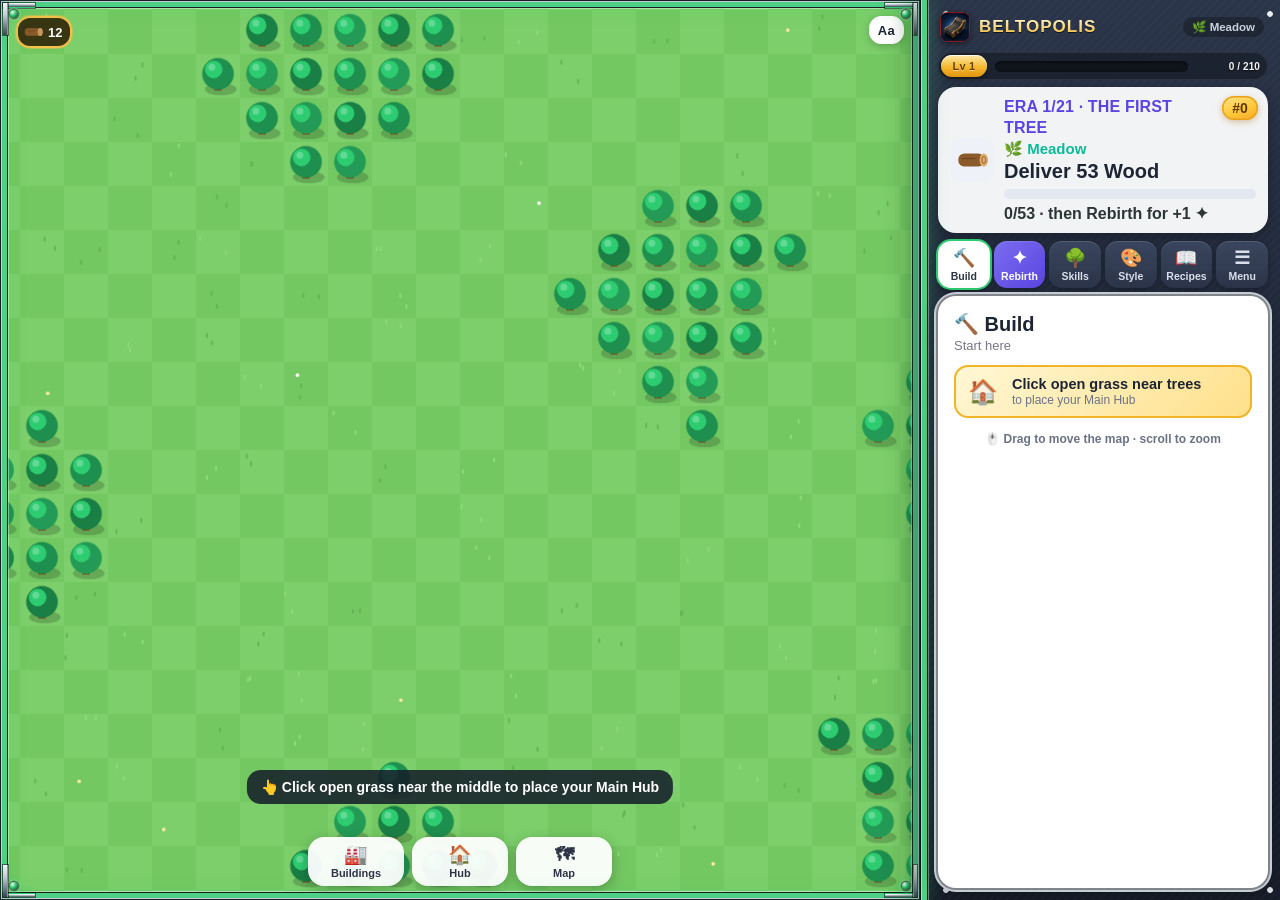
==== skilltree/index.html @ 9f5fdf4f "Skill Tree prototype (subfolder only, root untouched)" ====
<!DOCTYPE html>
<html lang="en">
<head>
<meta charset="utf-8">
<meta name="viewport" content="width=device-width, initial-scale=1, maximum-scale=1, user-scalable=no, viewport-fit=cover">
<meta name="apple-mobile-web-app-capable" content="yes">
<meta name="mobile-web-app-capable" content="yes">
<meta name="apple-mobile-web-app-status-bar-style" content="black-translucent">
<meta name="apple-mobile-web-app-title" content="Beltopolis">
<meta name="theme-color" content="#1b2433">
<title>Beltopolis (Skill Tree test)</title>
<link rel="manifest" href="manifest.webmanifest?v=st2">
<link rel="apple-touch-icon" sizes="180x180" href="icons/icon-180.png?v=st2">
<link rel="icon" type="image/png" sizes="32x32" href="icons/favicon-32.png?v=st2">
<link rel="icon" type="image/png" sizes="16x16" href="icons/favicon-16.png?v=st2">
<link rel="icon" type="image/png" sizes="192x192" href="icons/icon-192.png?v=st2">
<link rel="stylesheet" href="style.css?v=st2">
</head>
<body>
<canvas id="cv"></canvas>
<div id="frame" aria-hidden="true">
  <span class="fc tl"><i></i></span>
  <span class="fc tr"><i></i></span>
  <span class="fc bl"><i></i></span>
  <span class="fc br"><i></i></span>
</div>
<div id="top">
  <button type="button" id="xpBar" aria-label="Player level and XP">
    <span class="xp-badge" id="xpBadge">Lv 1</span><span class="xp-medal" id="xpMedal" hidden role="button" aria-label="Medals"><img alt=""></span>
    <span class="xp-track" aria-hidden="true"><i id="xpFill"></i></span>
    <span class="xp-lab" id="xpLab"></span>
  </button>
  <div id="quest" class="card"></div>
  <div id="stockWrap">
    <div id="stock"></div>
    <button type="button" id="aaToggle" class="aa-toggle on" aria-label="Toggle resource names" aria-pressed="true">Aa</button>
  </div>
</div>
<div id="hint"></div>
<div id="bottom">
  <button id="bBld" class="nav" type="button" aria-label="My Buildings"><span class="ic">🏭</span><span>Buildings</span></button>
  <button id="bPerk" class="nav main"><span class="ic">✦</span><span>Rebirth</span><span id="ppBadge" class="ppb"></span></button>
  <button id="bHub" class="nav" type="button" aria-label="Jump to your Hub"><span class="ic">🏠</span><span>Hub</span></button>
  <button id="bMap" class="nav" aria-label="View whole map"><span class="ic">🗺</span><span>Map</span></button>
  <button id="bMenu" class="nav"><span class="ic">☰</span><span>Menu</span></button>
</div>
<div id="photoBar">
  <button type="button" class="btn" data-a="x">Cancel</button>
  <span>Photo mode — frame your factory</span>
  <button type="button" class="btn green" data-a="shot">Take Photo</button>
</div>
<div id="photoPrev" role="dialog" aria-label="Factory photo"></div>
<div id="hutLoc">
  <button type="button" id="locWoodHut" class="hutloc" hidden aria-label="Find Woodcutter's Hut"><canvas aria-hidden="true"></canvas><span class="hutloc-mark" aria-hidden="true">🌲</span><span class="hutloc-badge" hidden>0</span></button>
  <button type="button" id="locRockHut" class="hutloc" hidden aria-label="Find Quarry Hut"><canvas aria-hidden="true"></canvas><span class="hutloc-mark" aria-hidden="true">⛏️</span><span class="hutloc-badge" hidden>0</span></button>
</div>
<aside id="dock" aria-label="Game panel">
  <div class="dk-brand"><img id="dkLogo" alt=""><b>Beltopolis</b><span id="dkWorld" class="dk-world"></span></div>
  <div id="dkStatus"></div>
  <nav class="dk-tabs" aria-label="Panels">
    <button type="button" class="dk-tab" data-t="build"><span class="ic">🔨</span><span>Build</span></button>
    <button type="button" class="dk-tab main" data-t="perk"><span class="ic">✦</span><span>Rebirth</span><i id="dkPP" class="ppb"></i></button>
    <button type="button" class="dk-tab" data-t="skill"><span class="ic">🌳</span><span>Skills</span></button>
    <button type="button" class="dk-tab" data-t="style"><span class="ic">🎨</span><span>Style</span></button>
    <button type="button" class="dk-tab" data-t="book"><span class="ic">📖</span><span>Recipes</span></button>
    <button type="button" class="dk-tab" data-t="menu"><span class="ic">☰</span><span>Menu</span></button>
  </nav>
  <div id="dkBody"><div id="dkIdle"></div></div>
</aside>
<div id="sheetWrap"><div id="sheet"></div></div>
<div id="toast"></div>
<div id="banner"></div>
<script src="game.js?v=st2"></script>
</body>
</html>
---- skilltree/style.css ----
:root{--sat:env(safe-area-inset-top,0px)}
*{box-sizing:border-box;-webkit-tap-highlight-color:transparent;-webkit-user-select:none;user-select:none;-webkit-touch-callout:none}
html,body{touch-action:manipulation;margin:0;height:100%;overflow:hidden;background:#1b2433;font-family:-apple-system,BlinkMacSystemFont,"SF Pro Rounded","Segoe UI",Roboto,"Noto Sans",sans-serif;color:#1d2433;overscroll-behavior:none}
#cv{position:fixed;inset:0;width:100%;height:100%;touch-action:none;display:block}
#top{position:fixed;left:0;right:0;top:0;padding:calc(var(--sat) + 8px) 10px 0;pointer-events:none;z-index:5}
.card{background:rgba(255,255,255,.94);border-radius:18px;box-shadow:0 6px 20px rgba(0,0,0,.25);}
#quest{pointer-events:auto;padding:10px 12px;display:flex;gap:10px;align-items:center}
#quest .qi{width:44px;height:44px;border-radius:12px;background:#eef1f8;display:flex;align-items:center;justify-content:center;flex:none}
#quest .qi img{width:36px;height:36px}
#quest .qb{flex:1;min-width:0}
#quest .qt{font-size:16px;font-weight:900;letter-spacing:.01em;color:#5a45e0;text-transform:uppercase;line-height:1.3}
#quest .qn{font-size:20px;font-weight:900;margin:2px 0 6px;white-space:nowrap;overflow:hidden;text-overflow:ellipsis}
.bar{height:10px;border-radius:6px;background:#e3e7f0;overflow:hidden}
.bar i{display:block;height:100%;width:0;background:linear-gradient(90deg,#00b894,#55efc4);border-radius:6px;transition:width .25s}
#quest .qr{font-size:16px;font-weight:800;color:#2d3436;margin-top:5px;display:flex;align-items:center;gap:4px;flex-wrap:wrap}
#quest .qr b{font-size:16px;font-weight:800;color:#2d3436}
#quest .qr img{width:16px;height:16px;vertical-align:-3px}
#quest.pulse{animation:pulse .6s}
@keyframes pulse{0%{transform:scale(1)}40%{transform:scale(1.04)}100%{transform:scale(1)}}
#stockWrap{display:flex;align-items:center;gap:6px;padding:8px 0 4px;pointer-events:auto;min-width:0}
#stock{display:flex;gap:6px;overflow-x:auto;flex:1;min-width:0;padding:0;scrollbar-width:none;touch-action:pan-x}
#stock::-webkit-scrollbar{display:none}
.chip{flex:none;display:flex;align-items:center;gap:4px;background:rgba(20,26,40,.78);color:#fff;border-radius:14px;padding:3px 9px 3px 4px;font-size:13px;font-weight:700;backdrop-filter:blur(6px);-webkit-backdrop-filter:blur(6px);border:2px solid transparent}
.chip img{width:22px;height:22px}
.chip.bump{animation:bump .3s}
.chip.quest{border-color:#f5c14a;background:rgba(50,38,10,.9);box-shadow:0 0 0 1px rgba(245,193,74,.45)}
#stockWrap.compact .chip .cn{display:none}
#stockWrap.compact .chip{padding-right:8px}
.aa-toggle{flex:none;height:28px;min-width:34px;border:1.5px solid rgba(255,255,255,.45);border-radius:12px;background:rgba(20,26,40,.55);color:#fff;font:inherit;font-weight:800;font-size:13px;letter-spacing:.02em;padding:3px 8px;cursor:pointer;box-shadow:0 2px 8px rgba(0,0,0,.22)}
.aa-toggle.on{background:#fff;color:#1d2433;border-color:#fff}
.aa-toggle:active{transform:scale(.94)}
@keyframes bump{50%{transform:scale(1.12)}}
#hint{position:fixed;left:50%;transform:translateX(-50%);bottom:calc(env(safe-area-inset-bottom) + 86px);background:rgba(20,26,40,.85);color:#fff;padding:9px 14px;border-radius:14px;font-size:14px;font-weight:600;max-width:92%;text-align:center;pointer-events:none;z-index:4;transition:opacity .3s}
#hint:empty{opacity:0}
#bottom{position:fixed;left:0;right:0;bottom:0;display:flex;gap:8px;justify-content:center;padding:8px 10px calc(env(safe-area-inset-bottom) + 10px);z-index:5;pointer-events:none}
.nav{pointer-events:auto;flex:1;max-width:96px;border:0;border-radius:16px;background:rgba(255,255,255,.94);box-shadow:0 4px 14px rgba(0,0,0,.25);padding:7px 4px;font:inherit;font-size:11px;font-weight:800;color:#2d3446;display:flex;flex-direction:column;align-items:center;gap:1px}
.nav .ic{font-size:19px;line-height:22px}
.nav:active{transform:scale(.94)}
.nav.glow{background:linear-gradient(135deg,#ffeaa7,#fdcb6e);animation:glow 1.2s infinite alternate}
@keyframes glow{to{box-shadow:0 0 18px 4px rgba(253,203,110,.9)}}
#sheetWrap{position:fixed;inset:0;z-index:10;pointer-events:none}
#sheetWrap.open{pointer-events:auto;background:rgba(0,0,0,.12)}
#sheet{position:absolute;left:0;right:0;bottom:0;background:#fff;border-radius:22px 22px 0 0;padding:14px 16px calc(env(safe-area-inset-bottom) + 16px);transform:translateY(105%);transition:transform .22s cubic-bezier(.2,.9,.3,1.1);max-height:min(62vh,62%);overflow-y:auto;-webkit-overflow-scrolling:touch;overscroll-behavior:contain;touch-action:pan-y;box-shadow:0 -8px 30px rgba(0,0,0,.25)}
/* leave ~38% of the screen as a clear tappable game band above the sheet */
#sheet.sheet-more{box-shadow:0 -8px 30px rgba(0,0,0,.25), inset 0 -32px 22px -10px rgba(255,255,255,.92)}
#sheetWrap.open #sheet{transform:none}
#sheet h2{margin:0 0 2px;font-size:20px}
#sheet .sub{color:#778;font-size:13px;margin-bottom:10px}
#sheet .grab{width:40px;height:5px;border-radius:3px;background:#d5d9e2;margin:-4px auto 10px}
.opt{display:flex;align-items:center;gap:10px;padding:10px;border-radius:14px;background:#f3f5fa;margin-bottom:8px;border:2px solid transparent}
.opt.sel{border-color:#6c5ce7;background:#efedff}
.opt .oi{width:42px;height:42px;flex:none}
.opt .ob{flex:1;min-width:0}
.opt .on{font-weight:800;font-size:15px}
.opt .od{font-size:12px;color:#667;display:flex;flex-wrap:wrap;align-items:center;gap:3px;margin-top:2px}
.opt .od img{width:16px;height:16px;vertical-align:-3px}
.cost.no{color:#d63031;font-weight:700}
.btn{border:0;border-radius:12px;padding:10px 14px;font:inherit;font-weight:800;font-size:14px;color:#fff;background:#6c5ce7;flex:none}
.btn:disabled{background:#b9bccc}
.btn.green{background:#00b894}.btn.red{background:#e17055}.btn.gray{background:#8a90a2}.btn.gold{background:#f39c12}
.btn:active{transform:scale(.95)}
.row{display:flex;gap:8px;margin-top:8px}
.row .btn{flex:1}
.lock{opacity:.55}
.kv{display:flex;justify-content:space-between;font-size:14px;padding:6px 0;border-bottom:1px solid #eef0f5}
.inv{display:grid;grid-template-columns:repeat(3,1fr);gap:6px}
.inv div{background:#f3f5fa;border-radius:10px;padding:5px;font-size:12px;font-weight:700;display:flex;align-items:center;gap:4px}
.inv img{width:22px;height:22px}
#toast{position:fixed;left:50%;top:40%;transform:translate(-50%,-50%) scale(.9);background:rgba(20,26,40,.92);color:#fff;padding:10px 16px;border-radius:14px;font-weight:700;font-size:14px;opacity:0;pointer-events:none;transition:all .2s;z-index:20;text-align:center;max-width:85%}
#toast.show{opacity:1;transform:translate(-50%,-50%) scale(1)}
#banner{position:fixed;left:50%;top:32%;transform:translate(-50%,-50%) scale(.6);z-index:21;pointer-events:none;opacity:0;text-align:center;background:linear-gradient(135deg,#6c5ce7,#a29bfe);color:#fff;border-radius:22px;padding:16px 18px;box-shadow:0 10px 40px rgba(108,92,231,.6);transition:all .35s cubic-bezier(.2,1.6,.4,1);max-width:min(92vw,360px);width:max-content}
#banner.show{opacity:1;transform:translate(-50%,-50%) scale(1)}
#banner b{display:block;font-size:24px}
#banner > span{display:block;font-size:13px;line-height:1.45;opacity:.95}
#banner .it{display:inline-flex;background:rgba(255,255,255,.92);color:#2d3436;font-size:11px;padding:0 5px 0 2px;line-height:18px;margin:2px 1px 0}
#banner .it img{width:14px;height:14px}
#banner .it .iq,#banner .it .nm{display:inline}
.pp{font-size:28px;font-weight:900;color:#f39c12}
.kv img{width:18px;height:18px;vertical-align:-4px}

/* item name labels next to icons */
.it{display:inline-flex;align-items:center;gap:3px;white-space:nowrap;background:rgba(108,92,231,.08);border-radius:8px;padding:1px 6px 1px 3px;font-weight:700;color:#3a4256;line-height:20px}
.it .nm{font-weight:600}
.opt .od .it img,.kv .it img,#quest .qr .it img{width:18px;height:18px;vertical-align:middle}
.opt .od{gap:4px}
.op{font-weight:800;color:#8a90a2;padding:0 1px}
.cost.no .it{color:#d63031;background:rgba(214,48,49,.09)}
.kv b{display:flex;flex-wrap:wrap;justify-content:flex-end;gap:4px;text-align:right;max-width:72%}
.kv span{flex:none}
.kv b .it,.kv b .it span{flex:initial}
#quest .qr .it{background:rgba(108,92,231,.1);color:#556;line-height:18px}
.chip .cn{font-size:11px;font-weight:600;opacity:.8;margin-left:2px}

/* building panel: stats / progress / tier upgrades */
.tpill{display:inline-block;vertical-align:3px;font-size:12px;font-weight:900;padding:2px 8px;border-radius:10px;background:var(--tc);color:#2d3436}
.sec{background:#f3f5fa;border-radius:14px;padding:10px 12px;margin:8px 0}
.st{font-size:13px;font-weight:900;letter-spacing:.06em;text-transform:uppercase;color:#2d3446;margin-bottom:6px}
.sh{font-size:13px;font-weight:800;color:#667}
.sr{display:flex;align-items:center;gap:6px;font-size:15px;padding:2px 0}
.sr img{width:22px;height:22px}.sr span{flex:1;font-weight:600}.sr b{font-weight:900;color:#00a383}
.ph{display:flex;justify-content:space-between;align-items:baseline;font-weight:900;font-size:14px;gap:8px}
.ph em{font-style:normal;font-weight:600;font-size:12px;color:#778;text-align:right}
.pin{display:flex;flex-wrap:wrap;gap:4px;align-items:center;margin:6px 0 2px;font-size:12px}
.pin .it img{width:18px;height:18px}
.pbar{height:10px;border-radius:6px;background:#dfe3ec;overflow:hidden;margin-top:6px}
.pbar i{display:block;height:100%;width:0;background:linear-gradient(90deg,#00b894,#55efc4);border-radius:6px;transition:width .15s linear}
.trow{display:flex;gap:8px;overflow-x:auto;scroll-snap-type:x mandatory;padding:2px 2px 6px;-webkit-overflow-scrolling:touch}
.tcard{flex:none;width:104px;scroll-snap-align:start;background:#fff;border:2px solid #dfe3ec;border-radius:14px;padding:8px 6px;text-align:center;display:flex;flex-direction:column;align-items:center;gap:3px}
.tcard.own{border-color:var(--tc)}
.tcard.cur{border-color:#6c5ce7;box-shadow:0 0 0 2px #6c5ce7 inset;background:#efedff}
.tcard.next{border-color:#00b894;border-style:dashed}
.tcard:not(.own):not(.next){opacity:.6}
.tpic{position:relative;width:56px;height:56px}
.tpic img{width:56px;height:56px}
.tcard:not(.own) .tpic img{filter:grayscale(.7)}
.tpic i{position:absolute;right:-4px;bottom:-2px;width:22px;height:22px;border-radius:50%;background:var(--tc);border:2px solid #fff;font-style:normal;font-weight:900;font-size:12px;line-height:18px;color:#2d3436}
.tn{font-weight:900;font-size:15px}
.tsp{font-weight:800;font-size:14px;color:#e67e22}
.tcur{font-size:12px;font-weight:800;color:#6c5ce7}.town{font-size:12px;font-weight:700;color:#00a383}.tlock{font-size:11px;color:#889}
.tcost{display:flex;flex-direction:column;gap:3px;align-items:center;font-size:11px}
.tcost .it{font-size:11px;padding:1px 5px 1px 2px}.tcost .it img{width:16px;height:16px}
.tcard .btn{padding:7px 10px;font-size:13px;margin-top:3px;width:100%}
.sec.rm{display:flex;align-items:center;justify-content:space-between}
.sec.rm .btn{padding:8px 12px}

/* double output cards */
.dpic{width:56px;height:56px;border-radius:14px;background:linear-gradient(135deg,#ffeaa7,#ffd32a);display:flex;align-items:center;justify-content:center;font-weight:900;font-size:22px;color:#2d3436;box-shadow:0 3px 0 #e1b12c}
.dcard:not(.own) .dpic{filter:grayscale(.6)}
.sr.avg{font-size:13px;color:#667}.sr.avg span{font-weight:600}.sr.avg b{color:#e1a500}

.inv div{transition:background .3s}.inv div.up{background:#dff7ec}.inv div.up .hq{color:#00a37a}.inv div.new{background:#e6e0ff}
.chip .cq{font-variant-numeric:tabular-nums}.inv .hq{font-variant-numeric:tabular-nums}

.btn.orange{background:#f0932b;white-space:nowrap}
.opt.clr{background:#fff4e6;border:2px dashed #f0b27a}
.opt.clr .clri{display:flex;align-items:center;justify-content:center;font-size:26px}
.opt.clr.hot{border:2px solid #e67e22;animation:clrpulse .5s 3}
@keyframes clrpulse{50%{transform:scale(1.03);box-shadow:0 0 0 6px rgba(230,126,34,.25)}}

#multibar{position:fixed;left:10px;right:10px;bottom:calc(env(safe-area-inset-bottom) + 84px);z-index:9;background:#1e2430;color:#fff;border-radius:18px;padding:10px 10px 10px 14px;display:flex;align-items:center;gap:8px;box-shadow:0 8px 24px rgba(0,0,0,.3);transform:translateY(160%);opacity:0;transition:transform .2s,opacity .2s;pointer-events:none}
#multibar.show{transform:none;opacity:1;pointer-events:auto}
#multibar .mb-t{flex:1;min-width:0;font-size:15px}
#multibar .mb-t b{color:#55efc4}
#multibar .mb-t span{display:block;font-size:11.5px;color:#b9c0cf;margin-top:2px;white-space:nowrap;overflow:hidden;text-overflow:ellipsis}
#multibar .btn{padding:9px 12px;font-size:14px;white-space:nowrap}
.bk{display:flex;align-items:center;gap:10px;background:#f3f5fa;border-radius:14px;padding:10px;margin-bottom:8px}
.bk.part{background:#fff7e6;border:1px dashed #f0b27a}
.bk-l{flex:1;min-width:0;display:flex;flex-direction:column;gap:3px}
.bk-l b{font-size:14px}.bk-l>span{font-size:12px;color:#778}
.bk-c{display:flex;flex-wrap:wrap;gap:4px;margin-top:2px}
.bk-s{color:#b07d10 !important}
.bk-r .btn{white-space:nowrap}
.bk-to{display:flex;align-items:center;gap:6px;margin:2px 0 8px;font-size:12px;color:#778;font-weight:700}
.tchip{border:2px solid var(--tc);background:#fff;border-radius:999px;padding:4px 10px;font-weight:900;font-size:13px;color:#2d3436}
.tchip.on{background:var(--tc)}
.sec.selall{display:flex;align-items:center;gap:10px}.sec.selall .btn{white-space:nowrap;font-size:13px;padding:9px 10px}
.sec.rm .bk-l{flex:1}
.bk-c .it{font-size:11px;padding:1px 5px 1px 2px;line-height:18px}.bk-c .it img{width:16px;height:16px;vertical-align:middle}
.away{text-align:center}.away h2{margin-top:2px}.aw-h{font-size:34px;line-height:1}
.aw-list{display:grid;grid-template-columns:1fr 1fr;gap:6px;margin:10px 0 6px;text-align:left}
.aw-i{display:flex;align-items:center;gap:6px;background:#f3f5fa;border-radius:12px;padding:6px 8px;font-size:13px;min-width:0}
.aw-i img{width:24px;height:24px;flex:none}.aw-i .aw-n{flex:1;min-width:0;overflow:hidden;text-overflow:ellipsis;white-space:nowrap;color:#556;font-weight:600}
.aw-i b{color:#00a37a;font-variant-numeric:tabular-nums}
.aw-more{font-size:12px;color:#889;margin-bottom:4px}

.sl-h{margin:8px 0 6px;font-size:15px;color:#334}
.slot{background:#f3f5fa;border:2px solid transparent;border-radius:14px;padding:8px 10px;margin-bottom:8px}
.slot.on{border-color:#00b894;background:#eafaf5}.slot.empty{border-style:dashed;border-color:#ccd2e0;background:#fafbfd}
.sl-top{display:flex;align-items:center;gap:6px}.sl-n{font-size:15px;min-width:0;overflow:hidden;text-overflow:ellipsis;white-space:nowrap}
.sl-ed{border:0;background:none;font-size:13px;padding:2px 4px;opacity:.7}
.sl-tag{margin-left:auto;background:#00b894;color:#fff;font-size:11px;font-weight:800;border-radius:8px;padding:2px 8px}
.sl-s{font-size:13px;color:#556}.sl-t{font-size:12px;color:#889}
.sl-b{display:flex;gap:8px;margin-top:6px}.sl-b:empty{display:none}.sl-b .btn{flex:1;padding:8px 10px}
/* ===== Eras / Rebirth ===== */
#quest.ready{background:linear-gradient(135deg,#fff7d6,#ffe08a);box-shadow:0 0 0 3px #f39c12,0 6px 20px rgba(0,0,0,.25);animation:qready 1.4s ease-in-out infinite;cursor:pointer}
@keyframes qready{50%{box-shadow:0 0 0 5px #fdcb6e,0 6px 24px rgba(243,156,18,.6)}}
.rb-card{background:#f3f5fa;border-radius:16px;padding:10px 12px;margin:6px 0 4px}
.rb-card.ready{background:linear-gradient(135deg,#fff7d6,#ffeaa7);box-shadow:inset 0 0 0 2px #f39c12}
.rb-row{display:flex;align-items:center;gap:8px;justify-content:space-between}
.rb-era{font-weight:800;font-size:15px;color:#334}.rb-q{font-size:13px;color:#556;margin-top:2px}
.rb-pp{font-size:26px;font-weight:900;color:#f39c12;white-space:nowrap}.rb-pp span{margin-right:3px}
.rb-next{display:flex;align-items:center;gap:10px;margin-top:8px;background:#fff;border-radius:12px;padding:6px 10px}
.rb-next img{width:40px;height:40px;flex:none}.rb-next small{display:block;color:#889;font-size:11px;font-weight:700;text-transform:uppercase;letter-spacing:.03em}.rb-next b{font-size:13px;color:#334}
.rb-go{width:100%;margin-top:10px;font-size:16px;padding:13px}
.rb-lock{font-size:12px;color:#778;margin-top:8px}
.pk-sub{font-size:11px;color:#99a;font-weight:600;margin-left:4px}
.pk-ic{display:flex;align-items:center;justify-content:center;font-size:24px;background:#fff4dc;border-radius:12px}
.pk-pips{display:flex;gap:3px;margin:2px 0}.pk-pips i{width:14px;height:6px;border-radius:3px;background:#dfe3ee}.pk-pips i.on{background:#f39c12}
#celebrate{position:fixed;inset:0;z-index:40;display:none;align-items:flex-start;justify-content:center;background:radial-gradient(circle at 50% 40%,rgba(108,92,231,.92),rgba(27,22,60,.96));padding:max(12px, env(safe-area-inset-top, 0px)) 16px 24px;overflow-y:auto;-webkit-overflow-scrolling:touch}
#celebrate.show{display:flex;animation:cbIn .35s ease-out}
#celebrate .cb-box{margin:auto}
@keyframes cbIn{from{opacity:0}to{opacity:1}}
.cb-box{width:100%;max-width:360px;text-align:center;color:#fff}
.cb-top{font-size:14px;font-weight:800;opacity:.85;text-transform:uppercase;letter-spacing:.08em}
.cb-box h1{margin:2px 0 6px;font-size:44px;font-weight:900;text-shadow:0 4px 0 rgba(0,0,0,.25);animation:cbPop .6s cubic-bezier(.2,1.6,.4,1)}
@keyframes cbPop{from{transform:scale(.3);opacity:0}to{transform:scale(1);opacity:1}}
.cb-pp span{display:inline-block;font-size:30px;font-weight:900;color:#ffd23f;background:rgba(0,0,0,.25);border-radius:999px;padding:4px 18px;animation:cbPop .6s .25s both cubic-bezier(.2,1.6,.4,1)}
.cb-pp small{display:block;font-size:12px;opacity:.8;margin-top:4px}
.cb-reveal{position:relative;width:170px;height:170px;margin:14px auto 4px}
.cb-rays{position:absolute;inset:0;border-radius:50%;background:repeating-conic-gradient(rgba(255,234,167,.55) 0 10deg,rgba(255,234,167,0) 10deg 30deg);animation:spin 8s linear infinite;-webkit-mask:radial-gradient(circle,#000 30%,transparent 70%);mask:radial-gradient(circle,#000 30%,transparent 70%)}
.cb-reveal img{position:absolute;left:50%;top:50%;width:112px;height:112px;transform:translate(-50%,-50%);filter:drop-shadow(0 0 14px rgba(255,255,255,.8)) drop-shadow(0 6px 6px rgba(0,0,0,.35));animation:cbReveal .9s .45s both cubic-bezier(.2,1.5,.4,1)}
@keyframes cbReveal{from{transform:translate(-50%,-50%) scale(0) rotate(-40deg);opacity:0}to{transform:translate(-50%,-50%) scale(1) rotate(0);opacity:1}}
@keyframes spin{to{transform:rotate(360deg)}}
.cb-kind{font-size:13px;font-weight:900;color:#ffd23f;text-transform:uppercase;letter-spacing:.1em}
.cb-name{font-size:22px;font-weight:900;margin:2px 0 8px;line-height:1.2}
.cb-era{font-size:14px;font-weight:700;opacity:.9}
.cb-q{font-size:14px;margin:6px 0 14px;background:rgba(255,255,255,.14);border-radius:12px;padding:8px}
#celebrate .row .btn{font-size:16px;padding:13px}

/* bottom bar: gold rebirth counter + prominent Rebirth button */
.nav.rbt{background:linear-gradient(160deg,#fff6d6,#ffe08a 55%,#f5b82e);color:#7a4b00;box-shadow:0 4px 14px rgba(0,0,0,.25),inset 0 0 0 2px #f0b429;justify-content:center;gap:0}
.nav.rbt .rbl{font-size:10px;letter-spacing:.5px;text-transform:uppercase;opacity:.85}
.nav.rbt .rbn{font-size:22px;line-height:24px;font-weight:900;color:#b06d00;text-shadow:0 1px 0 #fff3c4}
.nav.rbt .rbn b{font-weight:900}
.nav.main{position:relative;background:linear-gradient(135deg,#7b6cf0,#5a45e0);color:#fff;max-width:112px}
.nav.main .ic{font-size:21px}
.nav.main.has{animation:glow 1.2s infinite alternate}
.ppb{position:absolute;top:-8px;right:-6px;min-width:22px;padding:2px 6px;border-radius:12px;background:linear-gradient(135deg,#ffe08a,#f5b82e);color:#6b4100;font-size:12px;font-weight:900;box-shadow:0 2px 6px rgba(0,0,0,.3);display:none}
.ppb.show{display:block}

/* ascensions */
.ascb{font-style:normal;display:none;margin-left:3px;font-size:14px;font-weight:900;color:#fff;background:linear-gradient(135deg,#ffd23f,#e08e00);border-radius:9px;padding:0 5px;vertical-align:4px;box-shadow:0 1px 3px rgba(0,0,0,.25)}
.ascb.show{display:inline-block}
.opt.goldopt{background:linear-gradient(135deg,#fff8d6,#ffe9a0);border-color:#f0b429;box-shadow:0 0 0 2px #f5c542 inset,0 0 14px rgba(255,200,40,.55)}
.goldfree{color:#b06d00;background:linear-gradient(135deg,#ffe58a,#ffc93c);padding:1px 7px;border-radius:8px;font-weight:900;box-shadow:0 0 8px rgba(255,190,30,.7)}
.cb-box.asc{background:linear-gradient(180deg,#3b2a00,#7a5200 60%,#b37800);border:2px solid #ffd23f;box-shadow:0 0 40px rgba(255,200,40,.6)}
.asc-h{background:linear-gradient(180deg,#fff6c9,#ffd23f 50%,#f0a500);-webkit-background-clip:text;background-clip:text;color:transparent !important;font-size:38px !important;letter-spacing:1px;text-shadow:none !important;filter:drop-shadow(0 2px 0 rgba(0,0,0,.35))}
.asc-n{color:#ffe58a !important;font-size:21px !important}
.asc-rv img{filter:drop-shadow(0 0 14px #ffd23f) sepia(1) saturate(4) hue-rotate(-12deg) brightness(1.15)}
.asc-row{display:flex;justify-content:center;gap:6px;margin:6px 0;flex-wrap:wrap}
.asc-chip{display:inline-flex;width:30px;height:30px;border-radius:50%;align-items:center;justify-content:center;background:radial-gradient(#fff6c9,#ffd23f);box-shadow:0 0 10px rgba(255,210,63,.8)}
.asc-chip img{width:22px;height:22px}
.opt.goldopt .oi{filter:sepia(1) saturate(5) hue-rotate(-12deg) brightness(1.12) drop-shadow(0 0 5px rgba(255,200,40,.9))}
/* ===== retention: daily, achievements, golden hub ===== */
#hint{z-index:4}
#daily{position:fixed;inset:0;z-index:39;display:none;align-items:center;justify-content:center;background:radial-gradient(circle at 50% 35%,rgba(253,203,110,.92),rgba(108,92,231,.95) 70%);padding:18px}
#daily.show{display:flex;animation:cbIn .35s ease-out}
.dl-box{width:100%;max-width:360px;text-align:center;color:#fff}
.dl-top{font-size:14px;font-weight:900;text-transform:uppercase;letter-spacing:.1em;opacity:.9}
.dl-box h1{margin:2px 0;font-size:42px;font-weight:900;text-shadow:0 4px 0 rgba(0,0,0,.2);animation:cbPop .6s cubic-bezier(.2,1.6,.4,1)}
.dl-sub{font-size:14px;font-weight:700;margin-bottom:12px}
.dl-grid{display:grid;grid-template-columns:repeat(4,1fr);gap:7px;margin-bottom:12px}
.dy{position:relative;background:rgba(255,255,255,.18);border-radius:14px;padding:7px 2px;border:2px solid transparent}
.dy.big{grid-column:span 2;background:linear-gradient(160deg,rgba(255,243,176,.5),rgba(240,165,0,.5))}
.dy.got{opacity:.6}
.dy.now{background:#fff;color:#5a45e0;border-color:#ffd23f;box-shadow:0 0 18px rgba(255,210,63,.9);animation:bstPulse 1.1s ease-in-out infinite}
.dy-n{font-size:11px;font-weight:800;text-transform:uppercase}
.dy-i{font-size:24px;line-height:30px}
.dy-r{font-size:11px;font-weight:800}
.dy-c{position:absolute;top:-6px;right:-4px;background:#00b894;color:#fff;border-radius:50%;width:20px;height:20px;font-style:normal;font-size:12px;line-height:20px;font-weight:900}
.dl-get{background:rgba(0,0,0,.2);border-radius:14px;padding:8px;margin-bottom:14px}
.dl-get small{display:block;font-weight:800;opacity:.85;margin-bottom:4px}
.dl-get .it{display:inline-flex;align-items:center;gap:3px;background:rgba(255,255,255,.9);color:#2d3436;border-radius:10px;padding:2px 7px;margin:2px;font-weight:800;font-size:13px}
.dl-get .it img{width:20px;height:20px}
#daily .row .btn{font-size:18px;padding:14px}
#achToast{pointer-events:none;position:fixed;left:50%;top:calc(var(--sat) + 10px);transform:translate(-50%,calc(-100% - var(--sat) - 40px));opacity:0;visibility:hidden;z-index:45;display:flex;gap:10px;align-items:center;min-width:250px;max-width:92%;background:linear-gradient(135deg,#2d2a55,#5a45e0);color:#fff;border-radius:16px;padding:9px 14px;box-shadow:0 8px 30px rgba(0,0,0,.35),inset 0 0 0 2px #ffd23f;transition:transform .35s cubic-bezier(.2,1.4,.4,1),opacity .3s,visibility 0s .35s}
#achToast.show{transform:translate(-50%,0);opacity:1;visibility:visible;transition:transform .35s cubic-bezier(.2,1.4,.4,1),opacity .2s,visibility 0s}
#achToast.gone{display:none}
#achToast .at-ic{font-size:30px}
#achToast small{display:block;font-size:11px;font-weight:800;color:#ffd23f}
#achToast b{display:block;font-size:16px}
#achToast span{font-size:12px;opacity:.9}
#achToast .at-r{font-size:12px;opacity:.95;display:flex;flex-wrap:wrap;align-items:center;gap:3px;margin-top:2px;max-width:260px}
#achToast .at-r .it{background:rgba(255,255,255,.92);color:#2d3436;font-size:11px;padding:0 5px 0 2px;line-height:18px;opacity:1}
#achToast .at-r .it img{width:14px;height:14px}
.opt.achbtn{width:100%;display:flex;align-items:center;gap:10px;text-align:left;font:inherit;background:linear-gradient(135deg,#fff6d6,#ffe08a);border:2px solid #f0b429;border-radius:14px;padding:10px 12px;margin-bottom:6px;color:#2d3436}
.achbtn .ach-ic{font-size:26px}.achbtn .ob{flex:1}.achbtn b{display:block;font-size:16px}.achbtn small{color:#7a4b00;font-weight:700}.achbtn .chev{font-size:26px;color:#b06d00}
.gprog{background:linear-gradient(135deg,#fff8e1,#ffe9a8);border:2px solid #f0b429;border-radius:14px;padding:10px 12px;margin:6px 0 10px;color:#5a3a00}
.gprog.done{background:linear-gradient(135deg,#fff3b0,#ffd23f);box-shadow:0 0 18px rgba(255,200,40,.7)}
.gp-h{display:flex;justify-content:space-between;font-weight:900}
.bar.gold i{background:linear-gradient(90deg,#ffd23f,#f0a500)!important}
.gp-row{display:flex;gap:3px;margin-top:6px;justify-content:space-between}
.gp-c{width:28px;height:28px;border-radius:8px;background:rgba(0,0,0,.08);display:flex;align-items:center;justify-content:center;filter:grayscale(1);opacity:.45}
.gp-c.on{filter:none;opacity:1;background:#ffd23f;box-shadow:0 0 8px rgba(255,190,0,.9)}
.gp-c img{width:22px;height:22px}
.gp-s{font-size:12px;margin-top:6px}
.achs{display:flex;flex-direction:column;gap:6px;margin-bottom:10px}
.ach{display:flex;gap:10px;align-items:center;background:#f4f5fa;border-radius:12px;padding:8px 10px}
.ach .ach-ic{font-size:24px;width:32px;text-align:center;filter:grayscale(1);opacity:.55}
.ach.done{background:linear-gradient(135deg,#eafff7,#c9f7e6)}.ach.done .ach-ic{filter:none;opacity:1}
.ach-b{flex:1;min-width:0}.ach-b b{display:block;font-size:14px}.ach-b small{display:block;font-size:12px;color:#636e72}
.ach-b .bar{margin-top:4px;height:6px}
.ach-r{margin-top:4px;font-size:11px;font-weight:800;color:#6c5ce7;display:flex;flex-wrap:wrap;align-items:center;gap:3px;line-height:1.35}
.ach-r .it{font-size:11px;padding:0 5px 0 2px;line-height:18px;background:rgba(108,92,231,.10)}
.ach-r .it img{width:14px;height:14px}
.ach.leg .ach-r .it{background:rgba(255,210,63,.16);color:#ffe9a0}
.asc-prog{background:rgba(0,0,0,.22);border-radius:12px;padding:7px 10px;margin:6px 0;font-size:13px}
.asc-hint{font-size:12px;opacity:.9;margin-bottom:4px}
.era-unlock{margin:10px auto 8px;max-width:320px;background:linear-gradient(180deg,rgba(255,255,255,.2),rgba(80,50,140,.35));border:2px solid rgba(255,234,167,.75);border-radius:18px;padding:12px 12px 10px;box-shadow:0 0 28px rgba(162,140,255,.45),inset 0 0 0 1px rgba(255,255,255,.18);animation:cbPop .65s .2s both cubic-bezier(.2,1.6,.4,1)}
.era-unlock.cap{background:linear-gradient(180deg,rgba(255,243,176,.35),rgba(176,120,20,.35));border-color:#ffd23f}
.era-unlock .eu-k{font-size:11px;font-weight:900;letter-spacing:.14em;text-transform:uppercase;color:#ffd23f}
.era-unlock .eu-art{display:flex;align-items:center;justify-content:center;gap:8px;margin:8px 0 6px;min-height:76px}
.era-unlock .eu-art img{width:76px;height:76px;position:static;transform:none;filter:drop-shadow(0 0 12px rgba(255,255,255,.85)) drop-shadow(0 4px 6px rgba(0,0,0,.35));animation:euPop .75s .35s both cubic-bezier(.2,1.5,.4,1)}
.era-unlock .eu-arrow{font-size:28px;font-weight:900;color:#ffd23f;text-shadow:0 2px 0 rgba(0,0,0,.3)}
.era-unlock .eu-line{font-size:18px;font-weight:900;line-height:1.25;color:#fff}
.era-unlock .eu-sub{font-size:13px;font-weight:700;opacity:.95;margin-top:4px;line-height:1.35}
.era-unlock .eu-craft,.era-unlock .eu-more{font-size:13px;font-weight:700;opacity:.95;margin-top:6px;line-height:1.35}
.era-unlock .eu-fifty{display:inline-flex;align-items:center;justify-content:center;width:88px;height:88px;border-radius:50%;font-size:36px;font-weight:900;color:#5a3a00;background:radial-gradient(#fff6c9,#ffd23f 55%,#e08e00);box-shadow:0 0 24px rgba(255,210,63,.9);animation:euPop .75s .35s both cubic-bezier(.2,1.5,.4,1)}
.cb-name.asc-n .asc-gico{width:28px;height:28px;vertical-align:-6px;filter:sepia(1) saturate(4) hue-rotate(-12deg) brightness(1.15) drop-shadow(0 0 6px rgba(255,210,63,.8))}
@keyframes euPop{from{transform:scale(0) rotate(-28deg);opacity:0}to{transform:scale(1) rotate(0);opacity:1}}

.gh-win{background:linear-gradient(135deg,#fff3b0,#ffd23f);color:#5a3a00;border-radius:14px;padding:10px;margin:8px 0;font-size:14px;box-shadow:0 0 24px rgba(255,210,63,.9);animation:cbPop .7s .6s both cubic-bezier(.2,1.6,.4,1)}
.brtip{display:block;margin-top:3px;font-size:12px;color:#6c5ce7;font-weight:700}
/* legendary achievements */
.lg-h{margin:14px 0 8px;padding:10px 12px;border-radius:14px;text-align:center;color:#fff;background:linear-gradient(135deg,#3c1a78,#7d3cff 55%,#c48a00);box-shadow:0 0 18px rgba(165,94,234,.6),inset 0 0 0 2px #ffd23f}
.lg-h span{display:block;font-weight:900;letter-spacing:.18em;font-size:16px;color:#ffe9a0;text-shadow:0 0 8px rgba(255,210,63,.8)}
.lg-h small{font-size:12px;opacity:.9}
.ach.leg{background:linear-gradient(135deg,#2a1856,#4b2a96);color:#fff;box-shadow:0 0 12px rgba(165,94,234,.45),inset 0 0 0 2px rgba(255,210,63,.55)}
.ach.leg .ach-b small{color:#e6dcff}.ach.leg .ach-r{color:#ffd23f}
.ach.leg .ach-ic{filter:grayscale(.6) drop-shadow(0 0 4px rgba(255,210,63,.4));opacity:.8}
.ach.leg.done{background:linear-gradient(135deg,#5b2bc0,#c48a00);box-shadow:0 0 22px rgba(255,210,63,.8),inset 0 0 0 2px #ffd23f}
.ach.leg.done .ach-ic{filter:drop-shadow(0 0 8px #ffd23f);opacity:1}
.lg-tag{display:inline-block;font-style:normal;font-size:9px;font-weight:900;letter-spacing:.14em;color:#3c1a78;background:linear-gradient(90deg,#ffe9a0,#ffd23f);border-radius:6px;padding:1px 6px;margin-bottom:2px}
.bar.leg{background:rgba(255,255,255,.18)}.bar.leg i{background:linear-gradient(90deg,#a55eea,#ffd23f)!important}
.ach-p{font-size:11px!important;margin-top:2px;opacity:.9}
#achToast.legend{background:linear-gradient(135deg,#3c1a78,#7d3cff 60%,#c48a00);box-shadow:0 0 30px rgba(255,210,63,.8),inset 0 0 0 2px #ffd23f}
/* ===== ascension worlds ===== */
.ww{font-weight:700;color:#00b894;text-transform:none;letter-spacing:0;opacity:.95}
.world-tag{display:flex;align-items:center;gap:8px;background:linear-gradient(135deg,#eefaf5,#e8f0ff);border-radius:14px;padding:10px 12px;margin:8px 0 4px;font-size:15px}
.world-tag b{font-weight:800}.world-tag small{display:block;font-size:11px;color:#667;font-weight:600}
.asc-world{display:flex;align-items:center;gap:12px;background:rgba(0,0,0,.22);border-radius:14px;padding:8px 10px;margin:8px 0;text-align:left}
.asc-world .aw-prev{width:72px;height:72px;border-radius:12px;border:2px solid #ffd23f;flex:none;background:#000}
.asc-world .aw-l{font-size:11px;letter-spacing:.12em;text-transform:uppercase;opacity:.85;font-weight:800}
.asc-world b{display:block;font-size:18px;margin:1px 0}
.asc-world small{display:block;font-size:11px;opacity:.85}
/* ===== recipe book ===== */
.rbk-h{font-size:12px;font-weight:800;letter-spacing:.06em;text-transform:uppercase;color:#6c5ce7;margin:14px 0 6px}
.rbk-grid{display:grid;grid-template-columns:1fr 1fr;gap:8px}
.rbk-item{display:flex;align-items:center;gap:8px;border:0;border-radius:14px;padding:10px 12px;background:#eef1f8;font-weight:800;font-size:14px;text-align:left;color:#222}
.rbk-item img{width:28px;height:28px;flex:none}
.rbk-item.dim{opacity:.55;background:#f0f0f3;color:#889}
.rbk-q{font-size:22px;width:28px;text-align:center}
.rt-wrap{margin:8px 0 12px}
.rt-node{background:#f7f8fc;border-radius:16px;padding:10px 12px;margin:6px 0;border:2px solid #e4e7f0}
.rt-node.lock{opacity:.7}
.rt-head{display:flex;align-items:center;gap:10px}
.rt-head img,.rt-ic{width:36px;height:36px;font-size:28px;flex:none}
.rt-head b{display:block;font-size:16px}
.rt-head small{display:block;font-size:12px;color:#667;font-weight:600}
.rt-ins{margin:8px 0 4px;padding-left:8px;border-left:3px solid #a29bfe}
.rt-plus{text-align:center;font-weight:900;color:#a29bfe;margin:2px 0;font-size:14px}
.rt-arrow{font-size:13px;font-weight:700;color:#6c5ce7;margin:6px 0 2px;padding:6px 8px;background:rgba(108,92,231,.1);border-radius:10px}
.rt-raw{font-size:13px;font-weight:700;color:#00b894;margin-top:6px;padding:6px 8px;background:rgba(0,184,148,.1);border-radius:10px}
.rt-used{margin-top:10px;padding-top:8px;border-top:1px dashed #ccd}
.rt-uh{font-size:11px;font-weight:800;letter-spacing:.08em;text-transform:uppercase;color:#889;margin-bottom:6px}
.rt-chip{display:inline-flex;align-items:center;gap:5px;border:0;border-radius:999px;padding:7px 10px;margin:3px;background:#fff;box-shadow:0 1px 4px rgba(0,0,0,.08);font-weight:800;font-size:13px}
.rt-chip img{width:20px;height:20px}
.rt-chip.dim{opacity:.5}
#quest{cursor:pointer}

/* mega perk shop */
.pk.mega{background:linear-gradient(135deg,#f3e7ff,#fff7e0);border:2px solid #a55eea}
.mega-tag{display:inline-block;font-size:9px;font-weight:900;letter-spacing:.1em;background:#a55eea;color:#fff;border-radius:6px;padding:1px 5px;vertical-align:middle}
.pk-sec{margin:14px 0 6px;font-size:12px;font-weight:800;letter-spacing:.06em;text-transform:uppercase;color:#6c5ce7}
.pk-sec span{font-weight:600;color:#889;text-transform:none;letter-spacing:0}
.pk-own{font-size:12px;font-weight:800;color:#00b894;margin:2px 0}
.pk-costline{font-size:12px;font-weight:700;color:#a55eea;margin:2px 0}

/* —— clear single-track building upgrades —— */
.upg-sec{padding-top:4px}
.upg-tip{background:#fff8e1;border:2px solid #f0b429;border-radius:12px;padding:10px 12px;margin:0 0 10px;font-size:15px;font-weight:700;color:#5a3a00;line-height:1.35}
.upg-stars{font-size:22px;font-weight:900;letter-spacing:2px;color:var(--tc,#6c5ce7);margin:4px 0 10px;display:flex;align-items:center;gap:10px;flex-wrap:wrap}
.upg-stars span{font-size:16px;letter-spacing:0;color:#2d3436}
.upg-cmp{background:#f4f5fa;border-radius:14px;padding:10px 12px;margin-bottom:12px}
.upg-row{display:flex;flex-direction:column;gap:2px;padding:6px 0;border-bottom:1px solid #e5e7ef}
.upg-row:last-child{border-bottom:0;padding-bottom:0}
.upg-row .uk{font-size:13px;font-weight:800;color:#636e72;text-transform:uppercase;letter-spacing:.04em}
.upg-row .uv{font-size:16px;font-weight:700;color:#2d3436;line-height:1.35}
.upg-row .uv b{color:#6c5ce7}
.upg-row .uv small{font-size:13px;font-weight:600;color:#636e72}
.upg-btn{width:100%;font-size:17px;padding:14px 12px;margin-top:4px;white-space:normal;line-height:1.3}
.upg-btn.max{background:#dfe3ec;color:#636e72}
.upg-btn:disabled:not(.max){background:#dfe3ec;color:#636e72;opacity:1}
.upg-need{margin-top:8px;font-size:14px;font-weight:800;color:#d63031;text-align:center}

/* ===== daily spin wheel ===== */
.spin-box h1{font-size:34px}
.sp-wrap{position:relative;width:min(78vw,300px);margin:6px auto 10px}
.sp-cv{width:100%;height:auto;display:block;filter:drop-shadow(0 8px 18px rgba(0,0,0,.35));border-radius:50%}
.sp-pin{position:absolute;left:50%;top:-6px;transform:translateX(-50%);font-size:28px;line-height:1;color:#fff;text-shadow:0 2px 0 rgba(0,0,0,.35);z-index:2;pointer-events:none}
.sp-odds{display:flex;flex-direction:column;gap:4px;max-height:28vh;overflow:auto;text-align:left;background:rgba(0,0,0,.22);border-radius:14px;padding:8px 10px;margin-bottom:12px}
.sp-odd{display:flex;align-items:center;gap:8px;font-size:13px;font-weight:800;color:#fff}
.sp-odd i{width:10px;height:10px;border-radius:3px;flex:none}
.sp-odd img{width:22px;height:22px;vertical-align:-5px}
.sp-odd b{margin-left:auto;font-variant-numeric:tabular-nums;opacity:.95}
.sp-go{font-size:20px!important;padding:14px 28px!important;min-width:60%}
.sp-go:disabled{opacity:.7}
.sp-x{background:none;border:0;color:rgba(255,255,255,.85);font:inherit;font-weight:800;margin-top:8px;padding:8px 14px}
.sp-win{display:flex;justify-content:center;margin:14px 0;font-size:22px}
.sp-win .it{font-size:18px;padding:10px 16px;border-radius:16px;background:#fff;color:#2d3436;box-shadow:0 6px 20px rgba(0,0,0,.25)}
.sp-win .it img{width:36px;height:36px}
.sp-win .spin-pp{background:linear-gradient(135deg,#fff3b0,#ffd23f);color:#5a3a00}
.sp-note{font-size:13px;font-weight:700;background:rgba(0,0,0,.2);border-radius:12px;padding:8px 10px;margin:0 0 10px}
.sp-streak{display:flex;flex-direction:column;align-items:center;gap:4px;margin:2px 0 8px;color:#fff;font-weight:800}
.sp-streak b{background:linear-gradient(135deg,#fff6c0,#ffd23f);color:#5a3a00;border-radius:999px;padding:5px 12px;font-size:15px;box-shadow:0 2px 0 rgba(0,0,0,.2)}
.sp-streak span{font-size:12px;opacity:.92}
.sp-odd.jack{background:linear-gradient(90deg,rgba(255,210,63,.35),transparent);border-radius:8px;padding:4px 6px}
#daily.jack-bg{background:radial-gradient(circle at 50% 35%,rgba(255,210,63,.95),rgba(108,92,231,.95) 70%)}
.spin-box.jackpot h1{color:#ffd23f;text-shadow:0 0 22px rgba(255,210,63,.85);font-size:40px}
.sp-win.jackpot .it{background:linear-gradient(135deg,#fff6c0,#ffd23f);color:#5a3a00;font-size:22px;padding:14px 20px}
.sp-win .spin-jack{background:linear-gradient(135deg,#fff6c0,#ffd23f);color:#5a3a00}

/* ---- Ascension-world industrial screen frame (cosmetic, pointer-events:none) ---- */
:root{
  --frame-accent:#2ecc71;
  --frame-rim:#2ecc71;
  --frame-metal:#c5ccd4;
  --frame-dark:rgba(12,16,22,.92);
  --frame-hi:rgba(255,255,255,.42);
  --frame-glow:rgba(46,204,113,.35);
}
#frame{
  position:fixed; inset:0; z-index:6; pointer-events:none;
  /* noticeable world-colored edge (~6–7px) + metal hairlines; center stays clear */
  box-shadow:
    inset 0 0 0 1px var(--frame-dark),
    inset 0 0 0 2px var(--frame-metal),
    inset 0 0 0 7px var(--frame-rim),
    inset 0 0 0 8px var(--frame-dark),
    inset 0 0 0 9px var(--frame-hi),
    inset 0 0 22px var(--frame-glow);
}
#frame .fc{
  position:absolute; width:40px; height:40px; pointer-events:none;
}
/* polished metal L-brackets */
#frame .fc::before,#frame .fc::after{
  content:""; position:absolute;
  background:linear-gradient(180deg, #f2f5f8 0%, var(--frame-metal) 38%, #6a7380 78%, #3a424c 100%);
  box-shadow:
    0 0 0 1px rgba(0,0,0,.5),
    inset 0 1px 0 rgba(255,255,255,.55),
    0 0 8px var(--frame-glow);
}
#frame .fc.tl{ top:3px; left:3px }
#frame .fc.tr{ top:3px; right:3px }
#frame .fc.bl{ bottom:3px; left:3px }
#frame .fc.br{ bottom:3px; right:3px }
/* thicker, longer arms */
#frame .fc.tl::before,#frame .fc.tr::before,#frame .fc.bl::before,#frame .fc.br::before{ height:3.5px; width:32px }
#frame .fc.tl::after,#frame .fc.tr::after,#frame .fc.bl::after,#frame .fc.br::after{ width:3.5px; height:32px }
#frame .fc.tl::before,#frame .fc.tl::after{ top:0; left:0 }
#frame .fc.tr::before{ top:0; right:0 } #frame .fc.tr::after{ top:0; right:0 }
#frame .fc.bl::before{ bottom:0; left:0 } #frame .fc.bl::after{ bottom:0; left:0 }
#frame .fc.br::before{ bottom:0; right:0 } #frame .fc.br::after{ bottom:0; right:0 }
/* accent stripe along the inner face of each arm */
#frame .fc.tl::before{ border-bottom:1.5px solid var(--frame-accent) }
#frame .fc.tl::after{ border-right:1.5px solid var(--frame-accent) }
#frame .fc.tr::before{ border-bottom:1.5px solid var(--frame-accent) }
#frame .fc.tr::after{ border-left:1.5px solid var(--frame-accent) }
#frame .fc.bl::before{ border-top:1.5px solid var(--frame-accent) }
#frame .fc.bl::after{ border-right:1.5px solid var(--frame-accent) }
#frame .fc.br::before{ border-top:1.5px solid var(--frame-accent) }
#frame .fc.br::after{ border-left:1.5px solid var(--frame-accent) }
/* larger accent rivets */
#frame .fc i{
  position:absolute; width:8px; height:8px; border-radius:50%;
  background:radial-gradient(circle at 30% 28%, #fff 0%, var(--frame-accent) 42%, #1a1e24 100%);
  box-shadow:
    0 0 0 1.5px rgba(0,0,0,.45),
    0 0 0 2.5px rgba(255,255,255,.25),
    0 0 7px var(--frame-accent),
    0 0 14px var(--frame-glow);
}
#frame .fc.tl i{ top:7px; left:7px }
#frame .fc.tr i{ top:7px; right:7px }
#frame .fc.bl i{ bottom:7px; left:7px }
#frame .fc.br i{ bottom:7px; right:7px }

/* Hut locator buttons — mid-right, compact, pre-v34 / v39 nav style */
#hutLoc{position:fixed;right:max(8px,env(safe-area-inset-right,0px));top:calc(var(--sat) + 164px);bottom:calc(env(safe-area-inset-bottom,0px) + 100px);display:flex;flex-direction:column;justify-content:center;align-items:flex-end;gap:8px;z-index:6;pointer-events:none}
.hutloc{pointer-events:auto;position:relative;width:48px;height:48px;flex:none;border:0;border-radius:16px;background:rgba(255,255,255,.94);box-shadow:0 4px 14px rgba(0,0,0,.25);padding:0;font:inherit;color:#2d3446;display:flex;align-items:center;justify-content:center}
.hutloc[hidden]{display:none!important}
.hutloc:active{transform:scale(.94)}
.hutloc canvas{width:36px;height:36px;display:block;pointer-events:none}
.hutloc-mark{position:absolute;left:2px;top:1px;font-size:12px;line-height:14px;pointer-events:none;filter:drop-shadow(0 1px 1px rgba(255,255,255,.9))}
.hutloc-badge{position:absolute;top:-6px;right:-6px;min-width:18px;height:18px;padding:0 5px;border-radius:10px;background:#2d3446;color:#fff;font-size:11px;font-weight:900;line-height:18px;text-align:center;box-shadow:0 2px 6px rgba(0,0,0,.3);pointer-events:none}
.hutloc-badge[hidden]{display:none!important}

/* Player XP bar — slim, always-on, sits above the quest card */
#xpBar{pointer-events:auto;display:flex;align-items:center;gap:8px;width:100%;margin:0 0 6px;padding:3px 8px 3px 3px;border:0;border-radius:16px;background:rgba(20,26,40,.78);box-shadow:0 4px 14px rgba(0,0,0,.28),inset 0 1px 0 rgba(255,255,255,.14);backdrop-filter:blur(8px);-webkit-backdrop-filter:blur(8px);font:inherit;color:#fff;text-align:left}
#xpBar:active{transform:scale(.985)}
#xpBar .xp-badge{flex:none;min-width:46px;height:22px;padding:0 8px;border-radius:11px;background:linear-gradient(180deg,#ffe9a8,#f5b82e 55%,#e09410);color:#6b4100;font-weight:900;font-size:11px;letter-spacing:.02em;display:flex;align-items:center;justify-content:center;box-shadow:0 2px 6px rgba(0,0,0,.35),inset 0 1px 0 rgba(255,255,255,.7);text-shadow:0 1px 0 rgba(255,255,255,.45)}
#xpBar .xp-track{flex:1;height:11px;border-radius:8px;background:rgba(0,0,0,.45);box-shadow:inset 0 1px 3px rgba(0,0,0,.5);overflow:hidden;position:relative}
#xpBar .xp-track i{display:block;height:100%;width:0;border-radius:8px;background:linear-gradient(90deg,#6c5ce7,#a29bfe 55%,#ffeaa7);box-shadow:0 0 8px rgba(162,155,254,.75);transition:width .2s ease-out;position:relative}
#xpBar .xp-track i::after{content:"";position:absolute;left:0;right:0;top:0;height:48%;background:linear-gradient(180deg,rgba(255,255,255,.5),transparent);border-radius:8px 8px 0 0;pointer-events:none}
#xpBar .xp-lab{flex:none;font-size:10px;font-weight:800;color:#fff;text-shadow:0 1px 2px rgba(0,0,0,.7);min-width:64px;text-align:right;letter-spacing:.01em;opacity:.95}
#xpBar.lvlup{animation:xpPop .55s ease}
@keyframes xpPop{0%{transform:scale(1)}40%{transform:scale(1.03)}100%{transform:scale(1)}}
#xpBar.lvlup .xp-badge{animation:xpBadge .55s ease}
@keyframes xpBadge{0%{transform:scale(1)}40%{transform:scale(1.12)}100%{transform:scale(1)}}

/* Rebirth / Style shop tabs */
.shop-tabs{display:flex;gap:6px;margin:0 0 10px}
.stab{flex:1;border:0;border-radius:12px;padding:8px 10px;font:inherit;font-size:13px;font-weight:800;background:#eef1f8;color:#5a6278}
.stab.on{background:linear-gradient(135deg,#7b6cf0,#5a45e0);color:#fff;box-shadow:0 3px 10px rgba(90,69,224,.35)}
.lv-hero{display:flex;gap:10px;align-items:center;background:linear-gradient(135deg,#2d2a55,#5a45e0);color:#fff;border-radius:16px;padding:10px 12px;margin:0 0 12px;box-shadow:0 6px 18px rgba(90,69,224,.28),inset 0 1px 0 rgba(255,255,255,.2)}
.lv-hero .lv-badge{flex:none;min-width:52px;height:52px;border-radius:16px;background:linear-gradient(180deg,#ffe9a8,#f5b82e 55%,#e09410);color:#6b4100;font-weight:900;font-size:13px;display:flex;align-items:center;justify-content:center;text-align:center;box-shadow:0 2px 8px rgba(0,0,0,.3),inset 0 1px 0 rgba(255,255,255,.7);line-height:1.15}
.lv-hero .lv-meta{flex:1;min-width:0}
.lv-hero .lv-meta b{display:block;font-size:15px}
.lv-hero .lv-meta small{display:block;font-size:11px;opacity:.88;font-weight:600;margin:1px 0 6px}
.lv-bar{height:8px;border-radius:6px;background:rgba(0,0,0,.28);overflow:hidden}
.lv-bar i{display:block;height:100%;border-radius:6px;background:linear-gradient(90deg,#ffeaa7,#fff)}
.lv-n{font-size:11px;font-weight:700;margin-top:4px;opacity:.9}
.lv-hero .rb-pp{background:rgba(255,255,255,.15)}
.cos-cats{display:flex;gap:4px;margin:0 0 10px;overflow-x:auto;scrollbar-width:none;-webkit-overflow-scrolling:touch;position:sticky;top:-2px;z-index:3;background:#fff;padding:8px 0 8px;margin-top:-2px}
.cos-cats::-webkit-scrollbar{display:none}
.cos-cat{flex:1 1 0;min-width:0;border:0;border-radius:12px;padding:6px 2px 5px;font:inherit;font-size:10px;font-weight:800;line-height:1.15;text-align:center;background:#eef1f8;color:#5a6278}
.cos-cat-ic{display:block;font-size:14px;line-height:1.2;margin-bottom:1px}
.cos-cat.on{background:#2d3446;color:#fff}
.cos-card{display:flex;align-items:center;gap:10px;padding:10px;border-radius:16px;background:linear-gradient(180deg,#fff,#f3f5fa);margin-bottom:8px;border:2px solid #e6e9f2;box-shadow:0 2px 8px rgba(0,0,0,.06)}
.cos-card.eq{border-color:#f0b429;box-shadow:0 0 0 2px rgba(240,180,41,.25),0 2px 8px rgba(0,0,0,.06)}
.cos-sw{flex:none;width:52px;height:52px;border-radius:14px;box-shadow:inset 0 1px 0 rgba(255,255,255,.5),0 2px 6px rgba(0,0,0,.15);position:relative;overflow:hidden}
.cos-sw .sw-a,.cos-sw .sw-b{position:absolute;left:6px;right:6px;height:12px;border-radius:6px;box-shadow:0 1px 2px rgba(0,0,0,.2)}
.cos-sw .sw-a{top:12px}.cos-sw .sw-b{bottom:12px}
.cos-sw.build{background:linear-gradient(180deg,var(--c1),var(--c2))}
.cos-sw.build::after{content:"";position:absolute;left:16px;right:16px;bottom:6px;height:16px;border-radius:4px 4px 3px 3px;background:rgba(0,0,0,.22)}
.cos-sw.map{background:linear-gradient(180deg,var(--c1) 42%,var(--c2) 42%)}
.cos-sw.trail{background:radial-gradient(circle at 30% 40%,#fff,transparent 40%),radial-gradient(circle at 70% 60%,#ffeaa7,transparent 40%),linear-gradient(135deg,#2d2a55,#5a45e0)}
.cos-sw.trail.fire{background:radial-gradient(circle at 30% 40%,#fff3b0,transparent 42%),radial-gradient(circle at 70% 70%,#ff5a1f,transparent 48%),linear-gradient(135deg,#2a0a08,#c0392b)}
.cos-sw.trail.rainbow{background:conic-gradient(#ff3d7f,#ffd23f,#00e5ff,#7cff6b,#c77dff,#ff3d7f)}
.cos-sw.trail.nova{background:radial-gradient(circle at 50% 50%,#fff 12%,#7cf3ff 40%,#1a2a50 72%)}
.cos-sw.item.gild{background:radial-gradient(circle,#fff3b0 28%,#f0a500)}
.cos-sw.item.neon{background:radial-gradient(circle,#ff2bd6 30%,#0a0a14);box-shadow:inset 0 0 0 3px #00fff0,inset 0 1px 0 rgba(255,255,255,.5),0 2px 6px rgba(0,0,0,.15)}
.cos-sw.item.crystal{background:radial-gradient(circle,#fff 18%,#7cf3ff 55%,#2a4a80)}
.cos-sw.item.star{background:radial-gradient(circle,#fff 12%,#ffe08a 42%,#c98a00)}
.cos-sw.fx.party{background:conic-gradient(#ff3d7f,#ffd23f,#00e5ff,#7cff6b,#c77dff)}
.cos-sw.fx.gold{background:radial-gradient(circle,#fff3b0,#f0a500)}
.cos-sw.fx.aurora{background:conic-gradient(#ff6b9d,#ffd23f,#00cec9,#a29bfe,#55efc4,#ff6b9d)}
.cos-info{flex:1;min-width:0}
.cos-info b{display:block;font-size:15px}
.cos-info small{display:block;font-size:12px;color:#667;font-weight:600;margin-top:1px}
.cos-card .btn{flex:none;min-width:76px}
.opt.cosbtn{background:linear-gradient(135deg,#efe8ff,#d9d0ff);border-color:#a29bfe}
.opt.cosbtn small{color:#5a45e0}
.opt.cosbtn .chev{color:#5a45e0}
.opt.storebtn{background:linear-gradient(135deg,#d7fbe6,#8ee6b0);border-color:#21b66b;padding:13px 12px;box-shadow:0 3px 0 #1a8f54}
.opt.storebtn small{color:#0f6b3d}
.opt.storebtn .chev{color:#0f6b3d}
.opt.storebtn b{font-size:18px}

/* test sandbox badge — only shown on ?testpp=af1000 */
#testBadge{display:none;position:fixed;left:50%;top:calc(var(--sat,0px) + 4px);transform:translateX(-50%);z-index:46;background:linear-gradient(135deg,#d63031,#b71c1c);color:#fff;font:900 11px/1.2 -apple-system,Segoe UI,sans-serif;letter-spacing:.06em;padding:5px 12px;border-radius:999px;box-shadow:0 3px 10px rgba(0,0,0,.35);pointer-events:none;white-space:nowrap}
#testBadge.show{display:block}

/* v51: gold card explanation, disabled-build reason, landmarks, photo mode */
.goldnote{display:block;margin-top:5px;font-size:11px;font-weight:800;color:#8a5a00;background:linear-gradient(135deg,#fff3c0,#ffe08a);border-radius:8px;padding:4px 7px;line-height:1.3}
.needwhy{display:block;margin-top:5px;font-size:11px;font-weight:800;color:#9b1c1c;background:#ffe6e4;border-radius:8px;padding:4px 7px;line-height:1.35}
.needwhy .it{display:inline-flex;align-items:center;gap:2px;margin-right:4px}
.land-tag{display:inline-block;font-size:9px;font-weight:900;letter-spacing:.08em;background:#00b894;color:#fff;border-radius:6px;padding:1px 5px;vertical-align:middle}
.opt.landopt{background:linear-gradient(180deg,#f7fffb,#eefaf4)}
.cos-sw.land{background:#eef1f8;display:flex;align-items:center;justify-content:center}
.cos-sw.land img{width:44px;height:44px}

#photoBar{display:none;position:fixed;left:10px;right:10px;bottom:calc(var(--sab,0px) + 12px);z-index:60;background:rgba(20,24,36,.92);color:#fff;border-radius:16px;padding:8px 8px;align-items:center;gap:6px;box-shadow:0 8px 24px rgba(0,0,0,.35)}
#photoBar.show{display:flex}
#photoBar span{flex:1;font-size:12px;font-weight:800;text-align:center;line-height:1.2}
#photoBar .btn{flex:none;min-width:64px;padding:8px 10px}
#photoPrev{display:none;position:fixed;inset:0;z-index:80;background:rgba(0,0,0,.82);align-items:center;justify-content:center;padding:14px;padding-top:max(14px, env(safe-area-inset-top));padding-bottom:max(14px, env(safe-area-inset-bottom))}
#photoPrev.show{display:flex}
#photoPrev .pp-box{background:#fff;border-radius:18px;padding:12px;width:min(520px,100%);max-height:100%;display:flex;flex-direction:column;box-shadow:0 12px 40px rgba(0,0,0,.45)}
#photoPrev img{display:block;width:100%;max-height:min(62vh,70dvh);object-fit:contain;border-radius:10px;background:#111;margin-bottom:10px;-webkit-touch-callout:default !important;-webkit-user-select:auto !important;user-select:auto !important;pointer-events:auto;touch-action:manipulation}
#photoPrev .row{display:flex;gap:8px;align-items:stretch}
#photoPrev .row .btn{flex:1;min-width:0}
#photoPrev .row .btn.pp-share{flex:2.2;min-height:48px;font-size:16px;font-weight:900;padding:12px 14px}
#photoPrev .sub,#photoPrev .pp-hint{display:none}
body.photo-mode #top, body.photo-mode #bottom, body.photo-mode #hint, body.photo-mode #hutLoc, body.photo-mode #testBadge, body.photo-mode #banner, body.photo-mode #sheetWrap, body.photo-mode #quest, body.photo-mode #xpBar{visibility:hidden !important; pointer-events:none !important}
.cos-sw.form{background:#eef1f8;display:flex;align-items:center;justify-content:center;overflow:hidden}
.cos-sw.form img{width:44px;height:44px}

#testBadge{max-width:calc(100vw - 24px);overflow:hidden;text-overflow:ellipsis}

/* ===== In-app purchase screen + shop rows (glossy, matches Rebirth/Ascension celebration) ===== */
#iapScreen{position:fixed;inset:0;z-index:60;display:none;align-items:center;justify-content:center;padding:max(14px,env(safe-area-inset-top,0px)) 16px max(18px,env(safe-area-inset-bottom,0px));overflow-y:auto;-webkit-overflow-scrolling:touch;--c1:#ffd23f;--c2:#f0a500;--c3:#7a5200;--bg1:rgba(122,82,0,.94);--bg2:rgba(30,18,0,.97);--glow:rgba(255,200,40,.6);background:radial-gradient(circle at 50% 32%,var(--bg1),var(--bg2))}
#iapScreen.show{display:flex;animation:cbIn .3s ease-out}
#iapScreen.th-violet{--c1:#c9b6ff;--c2:#8e6cff;--c3:#3c1f9e;--bg1:rgba(108,92,231,.94);--bg2:rgba(22,14,58,.97);--glow:rgba(162,130,255,.65)}
#iapScreen.th-teal{--c1:#9ff3ff;--c2:#21c6e8;--c3:#0b5d86;--bg1:rgba(17,130,170,.94);--bg2:rgba(6,26,48,.97);--glow:rgba(80,220,255,.6)}
.iap-box{position:relative;width:100%;max-width:360px;text-align:center;color:#fff;border-radius:26px;padding:22px 18px 14px;
  background:linear-gradient(180deg,rgba(255,255,255,.22),rgba(255,255,255,.06) 38%,rgba(0,0,0,.18)),linear-gradient(180deg,var(--c3),rgba(0,0,0,.55));
  border:2px solid var(--c1);box-shadow:0 0 44px var(--glow),inset 0 2px 0 rgba(255,255,255,.45),inset 0 -6px 18px rgba(0,0,0,.35);animation:cbPop .5s cubic-bezier(.2,1.5,.4,1)}
.iap-x{position:absolute;top:10px;right:10px;width:32px;height:32px;border-radius:50%;border:0;font:inherit;font-weight:900;color:#fff;background:rgba(0,0,0,.28);box-shadow:inset 0 1px 0 rgba(255,255,255,.3)}
.iap-tag{display:inline-block;font-size:11px;font-weight:900;letter-spacing:.14em;color:var(--c3);background:linear-gradient(180deg,#fff,var(--c1));border-radius:999px;padding:4px 12px;box-shadow:0 2px 0 rgba(0,0,0,.25),inset 0 -2px 0 rgba(0,0,0,.12)}
.iap-hero{position:relative;width:180px;height:180px;margin:6px auto 0}
.iap-rays{position:absolute;inset:-10px;border-radius:50%;background:repeating-conic-gradient(rgba(255,255,255,.42) 0 9deg,rgba(255,255,255,0) 9deg 27deg);animation:spin 10s linear infinite;-webkit-mask:radial-gradient(circle,#000 28%,transparent 70%);mask:radial-gradient(circle,#000 28%,transparent 70%)}
.iap-badge{position:absolute;left:50%;top:50%;width:112px;height:112px;margin:-56px 0 0 -56px;border-radius:50%;
  background:radial-gradient(circle at 35% 28%,#fff 0,var(--c1) 22%,var(--c2) 60%,var(--c3) 100%);
  box-shadow:0 10px 0 rgba(0,0,0,.28),0 0 30px var(--glow),inset 0 -10px 16px rgba(0,0,0,.28),inset 0 6px 10px rgba(255,255,255,.7);
  display:flex;align-items:center;justify-content:center;animation:iapIn .8s .2s both cubic-bezier(.2,1.5,.4,1),iapBob 2.6s 1s ease-in-out infinite}
@keyframes iapIn{from{transform:scale(0) rotate(-40deg);opacity:0}to{transform:none;opacity:1}}
.iap-badge::after{content:'';position:absolute;left:18%;top:9%;width:52%;height:30%;border-radius:50%;background:linear-gradient(180deg,rgba(255,255,255,.85),rgba(255,255,255,0))}
.iap-badge span{font-size:58px;line-height:1;filter:drop-shadow(0 3px 0 rgba(0,0,0,.3));color:#fff;font-weight:900}
.th-teal .iap-badge span{font-size:66px;text-shadow:0 0 12px #fff}
.iap-num{position:absolute;right:6px;bottom:18px;font-size:26px;font-weight:900;color:#fff;background:linear-gradient(180deg,#ff8a5c,#e8432e);border-radius:14px;padding:2px 10px;border:2px solid #fff;box-shadow:0 4px 0 rgba(0,0,0,.3);transform:rotate(8deg)}
@keyframes iapBob{50%{transform:translateY(-6px)}}
.iap-h{margin:2px 0 10px;font-size:32px;font-weight:900;line-height:1.1;background:linear-gradient(180deg,#fff,var(--c1) 60%,var(--c2));-webkit-background-clip:text;background-clip:text;color:transparent;filter:drop-shadow(0 3px 0 rgba(0,0,0,.35))}
.iap-list{list-style:none;margin:0 0 10px;padding:10px 12px;text-align:left;background:rgba(0,0,0,.22);border-radius:16px;box-shadow:inset 0 2px 6px rgba(0,0,0,.25)}
.iap-list li{display:flex;gap:8px;align-items:flex-start;font-size:14px;font-weight:700;padding:4px 0;line-height:1.3}
.iap-list i{flex:none;width:20px;height:20px;border-radius:50%;font-style:normal;font-size:12px;font-weight:900;display:flex;align-items:center;justify-content:center;color:var(--c3);background:linear-gradient(180deg,#fff,var(--c1));box-shadow:0 2px 0 rgba(0,0,0,.25)}
.iap-note{font-size:13px;margin:0 0 12px;opacity:.95}
.iap-note b{color:var(--c1)}
.iap-buy{position:relative;width:100%;display:flex;align-items:center;justify-content:center;gap:8px;border:0;font:inherit;color:#4a2a00;padding:15px 12px;border-radius:18px;overflow:hidden;
  background:linear-gradient(180deg,#fff6c9 0,#ffd23f 45%,#f0a500 100%);box-shadow:0 6px 0 #a86a00,0 10px 18px rgba(0,0,0,.35),inset 0 2px 0 rgba(255,255,255,.9)}
.iap-buy::before{content:'';position:absolute;left:6%;right:6%;top:3px;height:42%;border-radius:14px;background:linear-gradient(180deg,rgba(255,255,255,.75),rgba(255,255,255,0))}
.iap-buy::after{content:'';position:absolute;top:0;bottom:0;width:40%;left:-60%;background:linear-gradient(100deg,transparent,rgba(255,255,255,.65),transparent);animation:iapShine 2.8s 1s infinite}
@keyframes iapShine{60%,100%{left:130%}}
.iap-buy span{position:relative;font-size:15px;font-weight:800}
.iap-buy b{position:relative;font-size:22px;font-weight:900}
.iap-buy:active{transform:translateY(4px);box-shadow:0 2px 0 #a86a00,0 4px 10px rgba(0,0,0,.35),inset 0 2px 0 rgba(255,255,255,.9)}
.iap-buy:disabled{filter:grayscale(.75) brightness(.85)}
.iap-buy.wait b{opacity:.5}
.iap-buy.owned{color:#0b5d2a;background:linear-gradient(180deg,#d9ffe9,#55e39a 50%,#1fb866);box-shadow:0 6px 0 #138a4a,inset 0 2px 0 rgba(255,255,255,.9);filter:none}
.iap-store{font-weight:900;font-size:15px;padding:13px;border-radius:16px;background:rgba(0,0,0,.28);box-shadow:inset 0 2px 6px rgba(0,0,0,.3)}
.iap-link{display:block;margin:10px auto 0;border:0;background:none;font:inherit;font-weight:800;font-size:14px;color:#fff;text-decoration:underline;text-underline-offset:3px}
.iap-link.dim{opacity:.7;text-decoration:none;margin-top:6px}
.iap-shop{display:flex;flex-direction:column;gap:8px;margin-bottom:6px}
.iap-row{--c1:#ffd23f;--c2:#f0a500;--c3:#7a5200;position:relative;display:flex;align-items:center;gap:10px;width:100%;text-align:left;font:inherit;color:#fff;border:0;border-radius:16px;padding:10px 12px;overflow:hidden;
  background:linear-gradient(180deg,rgba(255,255,255,.28),rgba(255,255,255,0) 50%),linear-gradient(135deg,var(--c2),var(--c3));box-shadow:0 4px 0 rgba(0,0,0,.22),inset 0 1px 0 rgba(255,255,255,.6),inset 0 0 0 2px rgba(255,255,255,.18)}
.iap-row.th-violet{--c1:#c9b6ff;--c2:#8e6cff;--c3:#3c1f9e}
.iap-row.th-teal{--c1:#9ff3ff;--c2:#21c6e8;--c3:#0b5d86}
.iap-row:active{transform:translateY(3px);box-shadow:0 1px 0 rgba(0,0,0,.22),inset 0 1px 0 rgba(255,255,255,.6)}
.iap-ri{flex:none;width:44px;height:44px;border-radius:50%;display:flex;align-items:center;justify-content:center;background:radial-gradient(circle at 35% 28%,#fff 0,var(--c1) 30%,var(--c2) 70%,var(--c3));box-shadow:0 3px 0 rgba(0,0,0,.25),inset 0 -4px 6px rgba(0,0,0,.25)}
.iap-ri span{font-size:22px;font-weight:900;color:#fff;filter:drop-shadow(0 1px 0 rgba(0,0,0,.3))}
.iap-rb{flex:1;min-width:0;display:flex;flex-direction:column}
.iap-rb b{font-size:15px;font-weight:900;text-shadow:0 1px 0 rgba(0,0,0,.25)}
.iap-rb small{font-size:12px;opacity:.92}
.iap-pill{flex:none;font-weight:900;font-size:14px;color:#4a2a00;padding:7px 11px;border-radius:12px;background:linear-gradient(180deg,#fff6c9,#ffd23f 50%,#f0a500);box-shadow:0 3px 0 #a86a00,inset 0 1px 0 #fff}
.iap-pill.own{color:#0b5d2a;background:linear-gradient(180deg,#d9ffe9,#55e39a 50%,#1fb866);box-shadow:0 3px 0 #138a4a,inset 0 1px 0 #fff}
.iap-pill.store{font-size:11px;color:#fff;background:rgba(0,0,0,.3);box-shadow:inset 0 1px 3px rgba(0,0,0,.35)}
.iap-pill.soon{font-size:11px;color:#5a4a20;background:linear-gradient(180deg,#efe6c8,#d9c896);box-shadow:0 3px 0 #9a8a5a,inset 0 1px 0 #fff}
.iap-row.soon{opacity:.62;filter:grayscale(.15);pointer-events:none;cursor:default}
.iap-row:disabled{opacity:.62;pointer-events:none}

/* ==================== Desktop docked panel (html.desk — wide screens only; phones never get this class) ==================== */
#dock{display:none}
html.desk{--dkw:clamp(360px,23vw,440px)}
html.desk #cv{right:auto;width:calc(100% - var(--dkw))}
html.desk #frame{right:var(--dkw)}
html.desk #top{right:var(--dkw);padding:12px 16px 0}
html.desk #stockWrap{padding:4px 0;align-items:flex-start}
html.desk #stock{flex-wrap:wrap;overflow:visible;padding:0}
html.desk #bottom{right:var(--dkw);padding:8px 10px 14px}
html.desk #bPerk,html.desk #bMenu{display:none}
html.desk #hint{left:calc((100% - var(--dkw)) / 2);bottom:96px;max-width:min(640px,calc(100% - var(--dkw) - 40px))}
html.desk #toast,html.desk #banner,html.desk #achToast,html.desk #testBadge{left:calc((100% - var(--dkw)) / 2)}
html.desk #testBadge{max-width:calc(100% - var(--dkw) - 24px)}
html.desk #hutLoc{right:calc(var(--dkw) + 12px);top:90px;bottom:100px}
html.desk #multibar{left:16px;right:calc(var(--dkw) + 16px);bottom:96px;max-width:720px;margin:0 auto}
html.desk body.photo-mode #cv{width:100%}
html.desk body.photo-mode #frame{right:0}
html.desk body.photo-mode #dock{display:none}
html.desk #photoBar{left:50%;right:auto;transform:translateX(-50%);width:min(720px,calc(100% - 20px))}

html.desk #dock{
  position:fixed;top:0;right:0;bottom:0;width:var(--dkw);z-index:12;
  display:flex;flex-direction:column;gap:8px;padding:10px 12px 12px 18px;
  color:#fff;
  background:
    radial-gradient(circle at 26px 14px,#e9edf2 0 2.5px,#59626e 3px,transparent 3.6px),
    radial-gradient(circle at calc(100% - 10px) 14px,#e9edf2 0 2.5px,#59626e 3px,transparent 3.6px),
    radial-gradient(circle at 26px calc(100% - 10px),#e9edf2 0 2.5px,#59626e 3px,transparent 3.6px),
    radial-gradient(circle at calc(100% - 10px) calc(100% - 10px),#e9edf2 0 2.5px,#59626e 3px,transparent 3.6px),
    repeating-linear-gradient(135deg,rgba(255,255,255,.018) 0 2px,transparent 2px 6px),
    linear-gradient(180deg,#2b3549 0%,#1f2738 45%,#171d2a 100%);
  box-shadow:-8px 0 26px rgba(0,0,0,.35);
}
/* world-colored metal rim along the map edge (same look as the screen frame) */
html.desk #dock::before{
  content:"";position:absolute;left:0;top:0;bottom:0;width:9px;pointer-events:none;
  background:linear-gradient(90deg,var(--frame-dark) 0 1px,var(--frame-metal) 1px 2px,var(--frame-rim) 2px 7px,var(--frame-dark) 7px 8px,var(--frame-hi) 8px 9px);
  box-shadow:0 0 18px var(--frame-glow);
}
html.desk .dk-brand{display:flex;align-items:center;gap:9px;min-height:34px;padding:0 4px 0 2px}
html.desk .dk-brand img{width:30px;height:30px;border-radius:8px;box-shadow:0 2px 6px rgba(0,0,0,.45);flex:none}
html.desk .dk-brand img:not([src]){visibility:hidden}
html.desk .dk-brand b{font-size:17px;font-weight:900;letter-spacing:.06em;text-transform:uppercase;background:linear-gradient(180deg,#fff7d6,#f5b82e);-webkit-background-clip:text;background-clip:text;color:transparent;filter:drop-shadow(0 1px 0 rgba(0,0,0,.6))}
html.desk .dk-world{margin-left:auto;font-size:11.5px;font-weight:800;color:#c9d1df;background:rgba(0,0,0,.28);border-radius:10px;padding:3px 9px;white-space:nowrap;overflow:hidden;text-overflow:ellipsis;max-width:48%}
html.desk #dkStatus{display:flex;flex-direction:column;flex:none}
html.desk #dkStatus #xpBar{margin:0 0 7px;background:rgba(0,0,0,.32);box-shadow:inset 0 0 0 1px rgba(255,255,255,.08)}
html.desk #dkStatus #quest{box-shadow:0 4px 14px rgba(0,0,0,.3)}
html.desk .dk-tabs{display:grid;grid-template-columns:repeat(5,1fr);gap:6px;flex:none}
html.desk .dk-tab{position:relative;border:0;border-radius:13px;padding:7px 2px 6px;font:inherit;font-size:11.5px;font-weight:800;color:#d9dfeb;cursor:pointer;
  background:linear-gradient(180deg,#3a465e,#2b3448);box-shadow:inset 0 1px 0 rgba(255,255,255,.12),0 2px 6px rgba(0,0,0,.3);display:flex;flex-direction:column;align-items:center;gap:1px}
html.desk .dk-tab .ic{font-size:18px;line-height:21px}
html.desk .dk-tab:hover{background:linear-gradient(180deg,#46536e,#323c52);color:#fff}
html.desk .dk-tab.on{background:#fff;color:#2d3446;box-shadow:0 0 0 2px var(--frame-accent),0 4px 12px rgba(0,0,0,.35)}
html.desk .dk-tab.main{color:#fff;background:linear-gradient(135deg,#7b6cf0,#5a45e0)}
html.desk .dk-tab.main.on{background:linear-gradient(135deg,#8d80f5,#6a56ec);box-shadow:0 0 0 2px #fff,0 4px 12px rgba(0,0,0,.35)}
html.desk .dk-tab.main.has{animation:glow 1.2s infinite alternate}
html.desk .dk-tab.glow{background:linear-gradient(135deg,#ffeaa7,#fdcb6e);color:#6b4100;animation:glow 1.2s infinite alternate}
html.desk .dk-tab .ppb{top:-7px;right:-4px;font-style:normal}
html.desk #dkBody{position:relative;flex:1;min-height:0;border-radius:18px;background:#fff;overflow:hidden;color:#1d2433;
  box-shadow:0 0 0 2px rgba(0,0,0,.35),0 0 0 4px var(--frame-metal),0 6px 18px rgba(0,0,0,.4)}
html.desk #dkIdle{position:absolute;inset:0;overflow-y:auto;padding:16px 16px 18px}
html.desk #dkIdle[hidden]{display:none}
html.desk #dkIdle h2{margin:0 0 2px;font-size:20px}
html.desk #dkIdle .sub{color:#778;font-size:13px;margin-bottom:12px}
html.desk .dk-steps{display:flex;flex-direction:column;gap:8px}
html.desk .dk-step{display:flex;align-items:center;gap:12px;background:#f3f5fb;border-radius:14px;padding:11px 12px}
html.desk .dk-step>span{font-size:24px;width:34px;text-align:center;flex:none}
html.desk .dk-step b{display:block;font-size:14.5px}
html.desk .dk-step small{display:block;font-size:12px;color:#6a7286;margin-top:1px}
html.desk .dk-step.big{background:linear-gradient(135deg,#fff7d6,#ffe08a);box-shadow:inset 0 0 0 2px #f0b429}
html.desk .dk-tip{margin-top:14px;font-size:12px;font-weight:700;color:#6a7286;text-align:center}
html.desk #sheetWrap{position:absolute;inset:0;z-index:auto;pointer-events:auto;background:none!important}
html.desk #sheetWrap:not(.open){display:none}
html.desk #sheet{position:absolute;inset:0;transform:none;transition:none;max-height:none;border-radius:0;padding:14px 16px 18px;box-shadow:none;overscroll-behavior:contain}
html.desk #sheet.sheet-more{box-shadow:inset 0 -32px 22px -10px rgba(255,255,255,.92)}
html.desk #sheet .grab,html.desk #sheet .shop-tabs{display:none}
html.desk #sheet::-webkit-scrollbar{width:10px}
html.desk #sheet::-webkit-scrollbar-thumb{background:#cfd5e2;border-radius:8px;border:2px solid #fff}
html.desk .dk-tab,html.desk #bottom .nav,html.desk #quest,html.desk #xpBar{cursor:pointer}
html.desk #dkStatus #quest{color:#1d2433}
html.desk body.photo-mode #toast,html.desk body.photo-mode #banner,html.desk body.photo-mode #achToast{left:50%}

/* ============================== MEDALS (v66) ============================== */
#xpBar .xp-medal{flex:none;width:28px;height:28px;margin:-4px -2px -4px -4px;display:flex;align-items:center;justify-content:center;cursor:pointer;filter:drop-shadow(0 2px 3px rgba(0,0,0,.55))}
#xpBar .xp-medal[hidden]{display:none}
#xpBar .xp-medal img{width:28px;height:28px;display:block}
#xpBar .xp-medal.m-solar img,#xpBar .xp-medal.m-cosmic img,#xpBar .xp-medal.m-legend img{animation:mdGlow 2.2s ease-in-out infinite}
/* "you have a new medal" glow: bottom-bar Menu button, dock tab, Menu entry */
#bottom .nav.medal-new{position:relative;background:linear-gradient(180deg,#fff8d6,#ffd75e);color:#5a3a00;animation:mdNavPulse 1.6s ease-in-out infinite}
#bottom .nav.medal-new::after,html.desk .dk-tab.medal-new::after{content:"";position:absolute;top:4px;right:6px;width:11px;height:11px;border-radius:50%;background:radial-gradient(circle at 35% 30%,#ffb3b3,#ff2d55 55%,#b3001e);box-shadow:0 0 0 2px #fff,0 0 8px rgba(255,45,85,.9);animation:mdDot 1.6s ease-in-out infinite}
html.desk .dk-tab.medal-new{animation:mdNavPulse 1.6s ease-in-out infinite}
@keyframes mdNavPulse{0%,100%{box-shadow:0 4px 14px rgba(0,0,0,.25),0 0 0 2px rgba(255,200,40,.55),0 0 8px 2px rgba(255,190,40,.35)}50%{box-shadow:0 4px 14px rgba(0,0,0,.25),0 0 0 3px #ffc400,0 0 22px 9px rgba(255,180,20,.95)}}
@keyframes mdDot{0%,100%{transform:scale(1)}50%{transform:scale(1.25)}}
@keyframes mdGlow{0%,100%{filter:drop-shadow(0 0 2px rgba(255,210,63,.5))}50%{filter:drop-shadow(0 0 7px rgba(255,210,63,1))}}
.opt.medalbtn .md-ic{display:flex;align-items:center;justify-content:center}
.opt.medalbtn .md-ic img{width:38px;height:38px;display:block;filter:drop-shadow(0 2px 2px rgba(0,0,0,.35))}
.opt.medalbtn .md-ic.lock img{filter:grayscale(1) brightness(.6)}
.opt.medalbtn.medal-new{position:relative;background:linear-gradient(135deg,#fff8dc,#ffe7a0);box-shadow:0 0 0 2px #ffc53d,0 0 16px rgba(255,190,40,.75);animation:mdOpt 1.6s ease-in-out infinite}
@keyframes mdOpt{0%,100%{box-shadow:0 0 0 2px #ffc53d,0 0 8px rgba(255,190,40,.45)}50%{box-shadow:0 0 0 3px #ffb300,0 0 22px rgba(255,170,20,.95)}}
.md-newtag{display:inline-block;vertical-align:2px;margin-left:6px;font-style:normal;font-size:10px;font-weight:900;letter-spacing:.06em;color:#fff;background:linear-gradient(180deg,#ff5a76,#e0002c);border-radius:8px;padding:2px 6px;box-shadow:0 2px 6px rgba(224,0,44,.45)}
/* wall */
.md-hero{display:flex;gap:12px;align-items:center;background:linear-gradient(135deg,#23293d,#3b2f6b);color:#fff;border-radius:16px;padding:10px 12px;margin:6px 0 8px;box-shadow:inset 0 1px 0 rgba(255,255,255,.12),0 4px 14px rgba(0,0,0,.25)}
.md-hi{flex:none;width:76px;height:76px;display:flex;align-items:center;justify-content:center}
.md-hi img{width:76px;height:76px;filter:drop-shadow(0 4px 6px rgba(0,0,0,.5))}
.md-hi.lock img{filter:grayscale(1) brightness(.5)}
.md-hm{flex:1;min-width:0}
.md-hm b{display:block;font-size:17px}
.md-hm small{display:block;font-size:12px;opacity:.8;margin-bottom:6px}
.md-hm .lv-n{color:#ffeaa7}
.md-tier{display:flex;align-items:baseline;justify-content:space-between;margin:12px 2px 6px;font-weight:900;font-size:13px;letter-spacing:.06em;text-transform:uppercase;color:#4a5068}
.md-tier small{font-size:11px;color:#8a90a6;letter-spacing:0}
.md-grid{display:grid;grid-template-columns:repeat(auto-fill,minmax(72px,1fr));gap:8px}
.md-t{position:relative;border:0;border-radius:14px;padding:6px 2px 5px;background:linear-gradient(180deg,#2c3348,#1a1f2e);box-shadow:inset 0 1px 0 rgba(255,255,255,.12),0 3px 8px rgba(0,0,0,.25);color:#fff;font:inherit;display:flex;flex-direction:column;align-items:center;gap:2px;cursor:pointer}
.md-t img{width:62px;height:62px;display:block;filter:drop-shadow(0 3px 4px rgba(0,0,0,.5))}
.md-t b{font-size:11px;font-weight:900;letter-spacing:.02em}
.md-t.lock{background:linear-gradient(180deg,#e9ebf1,#d7dae3);color:#6b7186}
.md-t.lock img{filter:grayscale(1) brightness(.62) contrast(.85);opacity:.55}
.md-t .md-lock{position:absolute;top:26px;left:50%;transform:translateX(-50%);font-style:normal;font-size:18px;filter:drop-shadow(0 1px 2px rgba(0,0,0,.45))}
.md-t.got:active{transform:scale(.96)}
.md-t.new{box-shadow:0 0 0 2px #ffd23f,0 0 14px rgba(255,200,40,.9);animation:mdOpt 1.6s ease-in-out infinite}
.md-t .md-new{position:absolute;top:-6px;right:-4px;font-style:normal;font-size:9.5px;font-weight:900;letter-spacing:.06em;color:#fff;background:linear-gradient(180deg,#ff5a76,#e0002c);border-radius:8px;padding:2px 5px;box-shadow:0 2px 6px rgba(224,0,44,.5);animation:mdDot 1.4s ease-in-out infinite}
.md-t.new::before{content:"✦";position:absolute;left:6px;top:4px;color:#ffe066;font-size:13px;text-shadow:0 0 6px #ffb000;animation:mdTwinkle 1.2s ease-in-out infinite}
@keyframes mdTwinkle{0%,100%{opacity:.25;transform:scale(.7)}50%{opacity:1;transform:scale(1.15)}}
.md-t.m-solar.got img,.md-t.m-cosmic.got img,.md-t.m-legend.got img{animation:mdGlow 2.2s ease-in-out infinite}
/* popup + full view */
#medalPop,#medalView{position:fixed;inset:0;z-index:50;display:none;align-items:center;justify-content:center;padding:max(14px,env(safe-area-inset-top,0px)) 16px max(16px,env(safe-area-inset-bottom,0px));background:radial-gradient(circle at 50% 38%,rgba(70,60,140,1),rgba(10,12,24,1) 75%);overflow-y:auto;-webkit-overflow-scrolling:touch;color:#fff;text-align:center}
#medalView{z-index:55}
#medalPop.show,#medalView.show{display:flex;animation:mdIn .3s ease-out}
@keyframes mdIn{from{opacity:0}to{opacity:1}}
#medalView.t0{background:radial-gradient(circle at 50% 36%,rgba(160,80,30,1),rgba(20,10,6,1) 75%)}
#medalView.t1,#medalView.t3,#medalView.t8{background:radial-gradient(circle at 50% 36%,rgba(80,120,170,1),rgba(8,14,26,1) 75%)}
#medalView.t2{background:radial-gradient(circle at 50% 36%,rgba(190,130,20,1),rgba(26,14,4,1) 75%)}
#medalView.t4{background:radial-gradient(circle at 50% 36%,rgba(20,150,80,1),rgba(3,22,12,1) 75%)}
#medalView.t5{background:radial-gradient(circle at 50% 36%,rgba(40,90,220,1),rgba(4,10,34,1) 75%)}
#medalView.t6{background:radial-gradient(circle at 50% 36%,rgba(200,20,50,1),rgba(30,2,8,1) 75%)}
#medalView.t7{background:radial-gradient(circle at 50% 36%,rgba(140,60,230,1),rgba(20,4,36,1) 75%)}
#medalView.t9{background:radial-gradient(circle at 50% 36%,rgba(255,120,0,1),rgba(40,6,0,1) 75%)}
#medalView.t10{background:radial-gradient(circle at 50% 36%,rgba(90,50,220,1),rgba(4,2,20,1) 75%)}
#medalView.t11{background:radial-gradient(circle at 50% 36%,rgba(255,61,127,1),rgba(60,20,120,1) 45%,rgba(6,4,20,1) 80%)}
.mp-box,.mv-box{margin:auto;width:min(380px,100%);display:flex;flex-direction:column;align-items:center}
.mp-kick{font-size:12px;font-weight:900;letter-spacing:.14em;color:#ffd23f;text-shadow:0 2px 8px rgba(0,0,0,.5)}
#medalPop h2,#medalView h2{margin:4px 0 0;font-size:34px;font-weight:900;letter-spacing:.01em;text-shadow:0 3px 12px rgba(0,0,0,.55)}
#medalView h2{font-size:44px}
.mp-sub{font-size:15px;font-weight:800;color:#ffeaa7;margin-top:2px}
.mv-meta{font-size:12.5px;opacity:.78;margin:6px 0 2px;min-height:16px}
#medalPop .row,#medalView .row{display:flex;gap:8px;width:100%;margin-top:14px}
#medalPop .row .btn{flex:1;font-size:16px;padding:13px}
#medalView .row .mv-share{flex:1;font-size:17px;font-weight:900;padding:14px}
#medalView .row .mv-nav{flex:none;width:52px;font-size:24px;padding:8px 0}
#medalView .mv-close{margin-top:8px;width:100%}
.mv-art{position:relative;width:210px;height:273px;margin:10px 0 2px;display:flex;align-items:center;justify-content:center}
.mv-art.big{width:250px;height:325px}
.mv-art img{position:relative;z-index:2;width:100%;height:100%;filter:drop-shadow(0 10px 18px rgba(0,0,0,.55));animation:mvFloat 3.2s ease-in-out infinite}
.mv-rays{position:absolute;z-index:1;left:50%;top:60%;width:170%;aspect-ratio:1;transform:translate(-50%,-50%);border-radius:50%;background:repeating-conic-gradient(rgba(255,255,255,.16) 0 7deg,rgba(255,255,255,0) 7deg 20deg);-webkit-mask-image:radial-gradient(circle,#000 25%,transparent 68%);mask-image:radial-gradient(circle,#000 25%,transparent 68%);animation:mvSpin 18s linear infinite}
.mv-shine{position:absolute;z-index:3;inset:0;pointer-events:none;-webkit-mask-size:100% 100%;mask-size:100% 100%;background:linear-gradient(115deg,transparent 30%,rgba(255,255,255,.75) 45%,transparent 58%) no-repeat;background-size:250% 100%;animation:mvShine 3.2s ease-in-out infinite}
.mv-shine{animation:mvShine 3.2s ease-in-out infinite,mvFloat 3.2s ease-in-out infinite}
.mv-art.m-solar .mv-rays{background:repeating-conic-gradient(rgba(255,190,40,.4) 0 8deg,rgba(255,120,0,0) 8deg 18deg)}
.mv-art.m-cosmic .mv-rays{background:repeating-conic-gradient(rgba(160,123,255,.45) 0 8deg,rgba(95,243,255,.12) 8deg 12deg,transparent 12deg 20deg)}
.mv-art.m-legend .mv-rays{background:conic-gradient(from 0deg,rgba(255,61,127,.6),rgba(255,210,63,.6),rgba(61,220,132,.6),rgba(61,217,255,.6),rgba(178,123,255,.6),rgba(255,61,127,.6));animation-duration:7s}
.mv-art.m-solar img,.mv-art.m-cosmic img,.mv-art.m-legend img{animation:mvFloat 3.2s ease-in-out infinite,mdGlowBig 2.4s ease-in-out infinite}
@keyframes mdGlowBig{0%,100%{filter:drop-shadow(0 10px 18px rgba(0,0,0,.55)) drop-shadow(0 0 6px rgba(255,210,63,.4))}50%{filter:drop-shadow(0 10px 18px rgba(0,0,0,.55)) drop-shadow(0 0 22px rgba(255,210,63,.95))}}
@keyframes mvSpin{to{transform:translate(-50%,-50%) rotate(360deg)}}
@keyframes mvFloat{0%,100%{transform:translateY(0)}50%{transform:translateY(-6px)}}
@keyframes mvShine{0%,20%{background-position:120% 0}65%,100%{background-position:-60% 0}}
html.desk #medalPop .mp-box,html.desk #medalView .mv-box{width:420px}

/* ============================== RESOURCE PACK IAP (v66) ============================== */
#iapScreen.th-green{--c1:#c8ffb0;--c2:#3ccf5e;--c3:#0f6b33;--bg1:rgba(30,150,70,.94);--bg2:rgba(6,36,18,.97);--glow:rgba(120,255,140,.6)}
.iap-row.th-green{--c1:#c8ffb0;--c2:#3ccf5e;--c3:#0f6b33}
.th-green .iap-badge span{font-size:62px}
.rp-row{display:flex;flex-wrap:wrap;gap:3px 4px;margin-top:3px}
.rp-c{display:inline-flex;align-items:center;gap:2px;font-size:11.5px;font-weight:900;background:rgba(0,0,0,.25);border-radius:8px;padding:1px 6px 1px 2px;box-shadow:inset 0 1px 2px rgba(0,0,0,.25)}
.rp-c img{width:16px;height:16px}
.rp-note{display:block}
.rp-grid{display:grid;grid-template-columns:repeat(3,1fr);gap:6px;margin-top:8px}
.rp-i{display:flex;flex-direction:column;align-items:center;gap:1px;background:linear-gradient(180deg,rgba(255,255,255,.95),rgba(232,240,236,.95));color:#2d3436;border-radius:12px;padding:6px 3px 5px;box-shadow:0 3px 0 rgba(0,0,0,.2),inset 0 1px 0 #fff}
.rp-i img{width:30px;height:30px;filter:drop-shadow(0 2px 2px rgba(0,0,0,.25))}
.rp-i b{font-size:15px;font-weight:900;color:#0f6b33}
.rp-i small{font-size:10.5px;font-weight:800;opacity:.75;white-space:nowrap;overflow:hidden;text-overflow:ellipsis;max-width:100%}
.rp-grid.big .rp-i img{width:38px;height:38px}
.rp-grid.big .rp-i b{font-size:18px}
#packPop{position:fixed;inset:0;z-index:62;display:none;align-items:center;justify-content:center;padding:max(14px,env(safe-area-inset-top,0px)) 16px max(16px,env(safe-area-inset-bottom,0px));background:radial-gradient(circle at 50% 35%,rgba(40,170,80,1),rgba(5,30,14,1) 75%);color:#fff;text-align:center;overflow-y:auto}
#packPop.show{display:flex;animation:mdIn .3s ease-out}
.rp-box{margin:auto;width:min(380px,100%);display:flex;flex-direction:column;align-items:center}
.rp-box h2{margin:6px 0 0;font-size:28px;font-weight:900;text-shadow:0 3px 10px rgba(0,0,0,.5)}
.rp-box .rp-grid{width:100%;margin-top:14px}
.rp-box .row{display:flex;width:100%;margin-top:16px}
.rp-box .row .btn{flex:1;font-size:18px;padding:14px}
.rp-crate{position:relative;width:150px;height:150px;display:flex;align-items:center;justify-content:center;margin-top:6px}
.rp-crate span{position:relative;z-index:2;font-size:96px;filter:drop-shadow(0 8px 12px rgba(0,0,0,.5));animation:mvFloat 3s ease-in-out infinite}
.rp-crate .mv-rays{top:50%;width:220%}


/* ===== v72: pinned Upgrade header, Rate row, My Buildings finder ===== */
#sheet.has-bld-head{
  display:flex;
  flex-direction:column;
  overflow:hidden;
  padding:10px 16px 0;
}
#sheet.has-bld-head .grab{margin:-2px auto 8px;flex:none}
#sheet.has-bld-head .bld-head{
  flex:none;
  z-index:3;
  background:#fff;
  margin:0 -16px;
  padding:0 16px 10px;
  border-bottom:1px solid #eceef4;
  box-shadow:0 8px 12px -8px rgba(0,0,0,.18);
}
#sheet.has-bld-head .bld-body{
  flex:1;
  min-height:0;
  overflow-y:auto;
  -webkit-overflow-scrolling:touch;
  overscroll-behavior:contain;
  padding:10px 0 calc(env(safe-area-inset-bottom) + 16px);
}

.bld-title{display:flex;align-items:baseline;justify-content:space-between;gap:10px;margin:0 0 8px}
.bld-title h2{margin:0;flex:1;min-width:0;line-height:1.15}
.bld-lv{font-size:18px;font-weight:900;letter-spacing:1px;color:var(--tc,#6c5ce7);white-space:nowrap;display:flex;align-items:center;gap:6px}
.bld-lv span{font-size:13px;letter-spacing:0;color:#2d3436;font-weight:800}

.upg-pin{display:flex;gap:8px;align-items:stretch}
.upg-pin .upg-btn{
  flex:1;
  width:auto;
  margin:0;
  display:flex;
  flex-direction:column;
  align-items:center;
  justify-content:center;
  gap:3px;
  padding:10px 10px 8px;
  font-size:16px;
  line-height:1.2;
  white-space:normal;
  min-height:0;
}
.upg-main{display:flex;align-items:baseline;gap:8px;justify-content:center;flex-wrap:wrap}
.upg-main b{font-size:17px;letter-spacing:.01em}
.upg-main em{
  font-style:normal;
  font-weight:800;
  font-size:14px;
  background:rgba(255,255,255,.22);
  border-radius:8px;
  padding:1px 8px;
}
.upg-btn.max .upg-main em,
.upg-btn:disabled .upg-main em{background:rgba(0,0,0,.06)}
.upg-cost,
.upg-cost .cost{
  display:flex;
  flex-wrap:wrap;
  gap:4px;
  justify-content:center;
  align-items:center;
  font-size:12px;
  font-weight:700;
  line-height:1.2;
}
.upg-btn .upg-cost .it,
.upg-cost .it{
  font-size:12px;
  font-weight:700;
  padding:2px 7px 2px 3px;
  line-height:18px;
  border-radius:8px;
  background:rgba(255,255,255,.92);
  color:#2d3436;
}
.upg-btn:disabled .upg-cost .it{background:rgba(255,255,255,.72);color:#4a5162}
.upg-btn .upg-cost .it img,
.upg-cost .it img{width:18px;height:18px;flex:none}
.upg-xbtn{
  min-width:62px;
  max-width:72px;
  padding:8px 8px;
  display:flex;
  flex-direction:column;
  align-items:center;
  justify-content:center;
  gap:1px;
  background:#6c5ce7;
  font-size:15px;
  line-height:1.15;
  align-self:stretch;
}
.upg-xbtn b{font-size:16px}
.upg-xbtn small{font-size:10px;font-weight:700;opacity:.9;letter-spacing:.04em;}
.upg-gain{margin-top:7px;font-size:12px;font-weight:700;color:#4a5162;text-align:center;line-height:1.35}
.upg-gain b{color:#6c5ce7}
#sheet.has-bld-head .upg-need{margin-top:6px}

html.desk #sheet.has-bld-head{padding:14px 16px 0;display:flex;flex-direction:column;overflow:hidden}
html.desk #sheet.has-bld-head .grab{display:none}
html.desk #sheet.has-bld-head .bld-body{padding-bottom:18px}

.upg-side{
  display:grid;
  grid-template-rows:1fr 1fr;
  gap:6px;
  flex:none;
  align-self:stretch;
  width:68px;
}
.upg-side .upg-xbtn,
.upg-side .upg-pbtn{
  width:100%;
  min-width:0;
  max-width:none;
  align-self:stretch;
  margin:0;
  min-height:0;
}
.upg-pbtn{
  min-width:62px;
  max-width:72px;
  padding:8px 6px;
  display:flex;
  flex-direction:column;
  align-items:center;
  justify-content:center;
  gap:1px;
  background:#8a90a2;
  font-size:15px;
  line-height:1.15;
  align-self:stretch;
  color:#fff;
}
.upg-pbtn b{font-size:16px}
.upg-pbtn small{font-size:10px;font-weight:700;opacity:.95;letter-spacing:.04em;height:12px;line-height:12px}
.upg-pbtn.is-paused{
  background:#f39c12;
  color:#fff;
  box-shadow:inset 0 0 0 1px rgba(255,255,255,.25);
}

.opt.ratebtn{
  background:linear-gradient(135deg,#fffdf5,#ffe9a8);
  border-color:#e0b33a;
  padding:12px 12px;
  box-shadow:0 1px 0 rgba(224,179,58,.35);
}
.opt.ratebtn b{font-size:17px}
.opt.ratebtn small{color:#8a5a00}
.opt.ratebtn .chev{color:#c49212}
.opt.ratebtn .ach-ic{filter:drop-shadow(0 1px 0 rgba(255,200,40,.6))}

.mb-list{display:flex;flex-direction:column;gap:8px}
.mb-row{display:flex;align-items:center;gap:10px;padding:8px 10px;border:0;border-radius:14px;background:#f3f5fa;width:100%;text-align:left;font:inherit;color:inherit;cursor:pointer}
.mb-row:active{transform:scale(.99)}
.mb-ico{width:44px;height:44px;border-radius:12px;background:#fff;flex:none;box-shadow:inset 0 0 0 1px rgba(0,0,0,.06)}
.mb-tx{flex:1;min-width:0}
.mb-tx b{display:block;font-size:15px;font-weight:800;color:#2d3436}
.mb-tx small{display:block;margin-top:1px;font-size:11px;font-weight:700;color:#5a6278}
.mb-n{flex:none;font-size:16px;font-weight:900;color:#5a45e0}
.mb-row .chev{font-size:24px;color:#b06d00;line-height:1}
#findToast{position:fixed;left:50%;bottom:96px;transform:translateX(-50%) translateY(8px);background:rgba(20,26,40,.94);color:#fff;padding:10px 16px;border-radius:14px;font-weight:800;font-size:14px;opacity:0;pointer-events:none;transition:all .2s;z-index:18;text-align:center;max-width:86%;box-shadow:0 6px 20px rgba(0,0,0,.35);letter-spacing:.01em}
#findToast.show{opacity:1;transform:translateX(-50%) translateY(0)}
body.photo-mode #findToast{visibility:hidden!important}

/* v72 Daily Challenges + Weekly Event */
.ch-badge{flex:none;min-width:34px;padding:3px 8px;border-radius:10px;background:linear-gradient(135deg,#ffe08a,#f5b82e);color:#6b4100;font-size:12px;font-weight:900;text-align:center;line-height:1.2}
.ch-badge.live{background:linear-gradient(135deg,#ff6b6b,#d63031);color:#fff;letter-spacing:.04em;font-size:10px;padding:4px 8px}
.dc-head{display:flex;align-items:flex-start;justify-content:space-between;gap:10px;margin:0 0 8px}
.dc-head h2{margin:0}
.dc-sub{margin:2px 0 0!important}
.dc-timer{flex:none;background:#eef1f8;color:#5a6278;border-radius:12px;padding:7px 10px;font-size:11px;font-weight:700;text-align:center;line-height:1.25}
.dc-timer b{display:block;font-size:14px;color:#2d3436;font-weight:900}
.dc-card{background:#f3f5fa;border:2px solid transparent;border-radius:14px;padding:10px 10px 9px;margin-bottom:8px}
.dc-card.ready{background:linear-gradient(180deg,#fffdf3,#fff3c8);border-color:#f0b429;box-shadow:0 0 0 2px rgba(240,180,41,.18)}
.dc-card.claimed{background:#eafff7;border-color:#b6f0dc;opacity:.92}
.dc-top{display:flex;align-items:center;gap:8px;margin-bottom:7px}
.dc-ic{width:36px;height:36px;border-radius:10px;background:#fff;display:flex;align-items:center;justify-content:center;flex:none;box-shadow:inset 0 0 0 1px rgba(0,0,0,.06)}
.dc-ic img{width:28px;height:28px}
.dc-ic.dc-emoji{font-size:20px}
.dc-tx{flex:1;min-width:0}
.dc-tx b{display:block;font-size:14px;font-weight:800;color:#2d3436;line-height:1.2}
.dc-tx small{display:block;margin-top:2px;font-size:11px;font-weight:700;color:#5a6278}
.dc-rew{flex:none;background:#fff3b0;color:#5a3a00;border-radius:10px;padding:4px 8px;font-size:13px;font-weight:900;white-space:nowrap}
.dc-card.claimed .dc-rew{background:#c9f7e6;color:#0b6b52}
.dc-card .bar{height:8px;margin:0}
.dc-card .bar.dim i{background:linear-gradient(90deg,#55efc4,#00b894);opacity:.7}
.dc-claim{width:100%;margin-top:8px;padding:9px 12px;font-size:15px;border-radius:12px}
.dc-claimed{margin-top:6px;text-align:center;font-size:12px;font-weight:800;color:#00b894}
.wk-card{background:linear-gradient(180deg,#fff,#f7f3ea);border:2px solid #f0b429;border-radius:16px;padding:14px 14px 16px}
.wk-card.claimed{background:linear-gradient(180deg,#f4fff9,#eafff7);border-color:#55efc4}
.wk-meta{display:flex;align-items:center;justify-content:space-between;gap:8px;margin-bottom:8px}
.wk-live{background:linear-gradient(135deg,#ff6b6b,#d63031);color:#fff;font-size:11px;font-weight:900;letter-spacing:.06em;border-radius:8px;padding:3px 8px}
.wk-live.done{background:linear-gradient(135deg,#55efc4,#00b894);letter-spacing:.04em}
.wk-ends{font-size:12px;font-weight:700;color:#5a6278}
.wk-ends b{color:#2d3436;font-weight:900}
.wk-goal{margin:0 0 12px;font-size:15px;font-weight:700;color:#2d3436}
.wk-prog{font-size:13px;color:#5a6278;font-weight:700;margin-bottom:14px}
.wk-prog b{color:#2d3436;font-size:16px;font-weight:900}
.wk-rew{display:flex;align-items:center;gap:12px;background:#2a1a12;color:#f6e6d4;border-radius:14px;padding:10px 12px}
.wk-belt{width:72px;height:72px;border-radius:14px;flex:none;background:#2a1a12}
.wk-rewt{flex:1;min-width:0}
.wk-rewt small{display:block;font-size:10px;font-weight:800;letter-spacing:.05em;text-transform:uppercase;color:#e8c39a;margin-bottom:2px}
.wk-rewt b{display:block;font-size:18px;font-weight:900;color:#fff}
.wk-rewt span{display:block;margin-top:2px;font-size:11px;font-weight:700;color:#d7b598;line-height:1.3}
/* ---- v73 (1.0.5): gold Rebirth/Ascension pill on the quest card + compact My Buildings tray ---- */
#quest .qt .ww{display:block;font-size:15px;line-height:1.3}
#quest .qrb{float:right;margin:-1px -2px 2px 8px;padding:2px 10px;border-radius:12px;background:linear-gradient(160deg,#ffe58a,#ffc93c 55%,#f5a623);color:#5c3a00;font-size:14px;font-weight:900;line-height:20px;letter-spacing:.01em;text-transform:none;white-space:nowrap;box-shadow:0 2px 6px rgba(160,100,0,.35),inset 0 0 0 1.5px #e9a21a;cursor:pointer;position:relative;z-index:1}
#quest .qrb:active{transform:scale(.94)}
#bBld .ic{font-size:19px}
html:not(.desk) #sheetWrap.tray.open{pointer-events:none;background:none}
html:not(.desk) #sheetWrap.tray #sheet{pointer-events:auto;height:32%;max-height:none;overflow:hidden;display:flex;flex-direction:column;padding:10px 14px calc(env(safe-area-inset-bottom) + 8px)}
html:not(.desk) #sheetWrap.tray #sheet .grab{flex:none;margin:-2px auto 8px}
.mbt-head{display:flex;align-items:center;justify-content:space-between;gap:8px;margin-bottom:8px;flex:none}
.mbt-all{border:0;background:#eef0f6;color:#3d4256;font:inherit;font-weight:800;font-size:14px;border-radius:14px;padding:6px 12px;cursor:pointer}
.mbt-pill{background:linear-gradient(135deg,#7b6cf0,#5a45e0);color:#fff;font-weight:800;font-size:15px;border-radius:16px;padding:6px 16px;white-space:nowrap;overflow:hidden;text-overflow:ellipsis;max-width:60%}
.mbt-x{border:0;background:#eef0f6;color:#3d4256;font:inherit;font-weight:900;font-size:15px;width:32px;height:32px;border-radius:50%;cursor:pointer;flex:none}
.mbt-list{flex:1;min-height:0;overflow-y:auto;-webkit-overflow-scrolling:touch;overscroll-behavior:contain;touch-action:pan-y;display:flex;flex-direction:column;gap:8px;padding:2px 1px 6px}
.mbt-row{display:flex;align-items:center;gap:10px;width:100%;flex:none;border:2px solid transparent;background:#f3f4f9;border-radius:14px;padding:8px 10px;font:inherit;color:#1d2433;text-align:left;cursor:pointer}
.mbt-row:active{transform:scale(.985)}
.mbt-row.on{background:#efeaff;border-color:#a99cf5}
.mbt-row .mb-ico{flex:none;background:#fff;border-radius:9px}
.mbt-tx{flex:1;min-width:0;white-space:nowrap;overflow:hidden;text-overflow:ellipsis;font-size:15px}
.mbt-tx b{font-weight:900}
.mbt-tx small{font-size:13px;color:#667;font-weight:600}
.mbt-go{flex:none;font-weight:800;font-size:13px;color:#5a45e0}
.mbt-row.on .mbt-go{background:#6c5ce7;color:#fff;border-radius:11px;padding:3px 10px}
html.desk #sheet.mb-tray .mbt-list{overflow:visible}

/* ---- v74: compact resource bar (see #stockWrap above) + Hub Flow Rates sheet ---- */
#sheet.has-fr-head{
  display:flex;
  flex-direction:column;
  overflow:hidden;
  padding:10px 16px 0;
}
#sheet.has-fr-head .grab{margin:-2px auto 8px;flex:none}
#sheet.has-fr-head .fr-head{
  flex:none;
  z-index:3;
  background:#fff;
  margin:0 -16px;
  padding:0 16px 8px;
}
#sheet.has-fr-head .fr-body{
  flex:1;
  min-height:0;
  overflow-y:auto;
  -webkit-overflow-scrolling:touch;
  overscroll-behavior:contain;
  touch-action:pan-y;
  padding:2px 0 calc(env(safe-area-inset-bottom) + 16px);
}
.fr-head .mbt-head{margin:0 0 8px}
.fr-hub{display:flex;align-items:center;gap:6px;background:#eef0f6;color:#3d4256;font-weight:800;font-size:14px;border-radius:14px;padding:4px 10px 4px 5px;flex:none;white-space:nowrap}
.fr-hubico{width:22px;height:22px;flex:none}
.fr-grid{display:grid;grid-template-columns:1fr 1fr;gap:8px}
.fr-cell{display:flex;align-items:center;gap:8px;background:#f3f4f9;border-radius:14px;padding:8px 8px 8px 8px;border:2px solid transparent;min-width:0}
.fr-cell img{width:28px;height:28px;flex:none}
.fr-tx{flex:1;min-width:0}
.fr-tx b{display:block;font-weight:900;font-size:14px;line-height:1.15;white-space:nowrap;overflow:hidden;text-overflow:ellipsis;color:#1d2433}
.fr-tx small{display:block;font-size:12px;color:#667;font-weight:700;margin-top:1px}
.fr-rate{flex:none;background:#e7f8ef;color:#0f8a5a;font-weight:800;font-size:12px;border-radius:10px;padding:3px 7px;white-space:nowrap}
.fr-cell.quest{background:#fff8e8;border-color:#f5c14a;box-shadow:0 0 0 1px rgba(245,193,74,.28)}
.fr-cell.idle{background:#f6f7fb}
.fr-cell.idle .fr-tx b,.fr-cell.idle .fr-tx small{color:#8a8fa3}
.fr-cell.idle .fr-rate{background:transparent;color:#9aa0b0;font-weight:700;padding:3px 4px}
.fr-idle-lab{font-size:13px;font-weight:800;color:#778;margin:12px 0 6px}
.fr-empty{text-align:center;color:#667;font-size:14px;font-weight:600;padding:10px 8px 12px;line-height:1.35}
#sheet.has-fr-head.sheet-more{box-shadow:0 -8px 30px rgba(0,0,0,.25)}
#sheet.has-fr-head.sheet-more::after{
  content:'▼  Scroll for more';
  position:absolute;left:0;right:0;bottom:0;
  padding:22px 0 calc(env(safe-area-inset-bottom) + 6px);
  text-align:center;font-size:12px;font-weight:800;color:#6b7288;
  background:linear-gradient(180deg,rgba(255,255,255,0),#fff 55%);
  pointer-events:none;
}
html.desk #sheet.has-fr-head{padding:14px 16px 0;display:flex;flex-direction:column;overflow:hidden}
html.desk #sheet.has-fr-head .grab{display:none}
html.desk #sheet.has-fr-head .fr-body{padding-bottom:18px}
html.desk #sheet.has-fr-head.sheet-more::after{content:none}

/* ===== Ascension Skill Tree (prototype) ===== */
.sk{--sk:#8e5cf0;margin-top:4px}
.sk .btn,.cb-sk{background:var(--sk,#8e5cf0)}
.sk .btn:disabled{background:#b9bccc}
.sk-dot{display:inline-block;min-width:16px;padding:0 4px;margin-left:4px;border-radius:9px;background:#8e5cf0;color:#fff;font-size:11px;line-height:16px;font-weight:800}
.stab.on .sk-dot{background:#fff;color:#6c5ce7}
.sk-pts{display:flex;align-items:center;gap:12px;background:linear-gradient(135deg,#f3ecff,#ebe2ff);border-radius:16px;padding:10px 12px;margin:6px 0 8px}
.sk-pn{flex:none;display:flex;align-items:center;gap:6px;background:var(--sk);color:#fff;border-radius:14px;padding:6px 12px;font-size:22px;font-weight:900}
.sk-pn span{font-size:22px}
.sk-pt{display:flex;flex-direction:column;min-width:0}.sk-pt b{font-size:14px;color:#2d2350}.sk-pt small{font-size:11.5px;color:#6a6585;line-height:1.25}
.sk-det{position:sticky;top:0;z-index:3;display:flex;align-items:center;gap:10px;background:#fff;border:2px solid var(--sk);border-radius:16px;padding:9px 10px;margin:6px 0 10px;box-shadow:0 4px 14px rgba(40,20,90,.14)}
.sk-det.key{background:linear-gradient(135deg,#fff,#f3ecff)}
.sk-di{flex:none;width:48px;height:48px;border-radius:14px;background:#f1eaff;display:flex;align-items:center;justify-content:center;font-size:26px}
.sk-db{flex:1;min-width:0;display:flex;flex-direction:column;gap:1px}
.sk-db b{font-size:15px;color:#2d2350}
.sk-db span{font-size:12px;color:#6a6585;line-height:1.25}
.sk-buy{flex:none;min-width:92px;max-width:112px;min-height:46px;font-size:14px;line-height:1.15;padding:8px 10px}
.sk-grid{display:grid;grid-template-columns:repeat(3,1fr);gap:6px}
.sk-col{display:flex;flex-direction:column;align-items:center}
.sk-hd{display:flex;flex-direction:column;align-items:center;margin-bottom:6px;color:#2d2350}
.sk-hd span{font-size:22px;line-height:1}.sk-hd b{font-size:13px;margin-top:2px}.sk-hd small{font-size:11px;font-weight:700;color:var(--sk)}
.sk-ln{width:5px;height:16px;border-radius:3px;background:#d8d3e6;flex:none}
.sk-ln.on{background:var(--sk)}
.sk-n{position:relative;width:100%;min-height:96px;border:0;background:none;padding:2px 0;display:flex;flex-direction:column;align-items:center;font:inherit;color:#2d2350;-webkit-tap-highlight-color:transparent}
.sk-c{position:relative;width:60px;height:60px;border-radius:50%;display:flex;align-items:center;justify-content:center;font-size:28px;background:#fff;border:4px solid #cfc9e0;box-shadow:0 2px 6px rgba(40,20,90,.15)}
.sk-n.key .sk-c{width:70px;height:70px;font-size:32px;border-radius:22px}
.sk-c u{position:absolute;top:-10px;left:50%;transform:translateX(-50%);font-size:14px;text-decoration:none;color:var(--sk);background:#fff;border-radius:10px;padding:0 4px;line-height:16px}
.sk-n b{font-size:11.5px;line-height:1.1;margin-top:5px;text-align:center;min-height:25px}
.sk-n em{font-style:normal;font-size:11.5px;font-weight:800;margin-top:1px;color:#8a85a0}
.sk-chk{position:absolute;right:-5px;bottom:-5px;width:22px;height:22px;border-radius:50%;background:var(--sk);color:#fff;font-style:normal;font-size:13px;font-weight:900;display:flex;align-items:center;justify-content:center;border:2px solid #fff}
.st-own .sk-c{background:var(--sk);border-color:var(--sk)}
.st-own em,.st-can em{color:var(--sk)}
.st-can .sk-c{border-color:var(--sk);box-shadow:0 0 0 4px rgba(142,92,240,.25),0 2px 8px rgba(40,20,90,.2);animation:skPulse 1.6s ease-in-out infinite}
.st-need .sk-c{border-color:var(--sk);border-style:dashed;opacity:.9}
.st-lock .sk-c{background:#eeedf3;opacity:.55;filter:grayscale(1)}
.st-lock b,.st-lock em{opacity:.55}
.sk-n.sel .sk-c{outline:3px solid #2d2350;outline-offset:3px}
.sk-n.pop .sk-c{animation:skPop .5s ease-out}
@keyframes skPulse{50%{box-shadow:0 0 0 8px rgba(142,92,240,.12),0 2px 8px rgba(40,20,90,.2)}}
@keyframes skPop{0%{transform:scale(.6)}60%{transform:scale(1.18)}100%{transform:scale(1)}}
.sk-test{display:flex;gap:6px;margin-top:10px;flex-wrap:wrap}
.sk-tb{font-size:12px;padding:8px 10px;opacity:.85}
.cb-skill{display:flex;align-items:center;gap:10px;justify-content:center;margin:8px auto;padding:10px 14px;border-radius:16px;background:#f3ecff;border:2px solid #8e5cf0;color:#2d2350;text-align:left;max-width:320px}
.cb-skill>span{font-size:34px}.cb-skill b{display:block;font-size:16px}.cb-skill small{display:block;font-size:12px;color:#6a6585}
.cb-sk{min-height:44px}

.sk-pts{padding:6px 10px;margin:2px 0 6px;gap:10px}
.sk-pn{padding:3px 10px;font-size:20px}.sk-pn span{font-size:18px}
.sk-det{padding:7px 8px;margin:4px 0 8px;gap:8px}
.sk-di{width:42px;height:42px;font-size:23px}
.sk-buy{min-height:44px}
.sk-hd{margin-bottom:2px}.sk-hd span{font-size:19px}
.sk-ln{height:12px}
.sk-n{min-height:86px}
.sk-c{width:54px;height:54px;font-size:25px;border-width:3px}
.sk-n.key .sk-c{width:62px;height:62px;font-size:29px}
.sk-n b{margin-top:4px;min-height:24px;font-size:11px}

html:not(.desk) #sheet.sk-full{max-height:88%}

html.desk .dk-tabs{grid-template-columns:repeat(6,1fr);gap:4px}
html.desk .dk-tab{font-size:10.5px}
html.desk .sk-grid{max-width:420px;margin:0 auto}
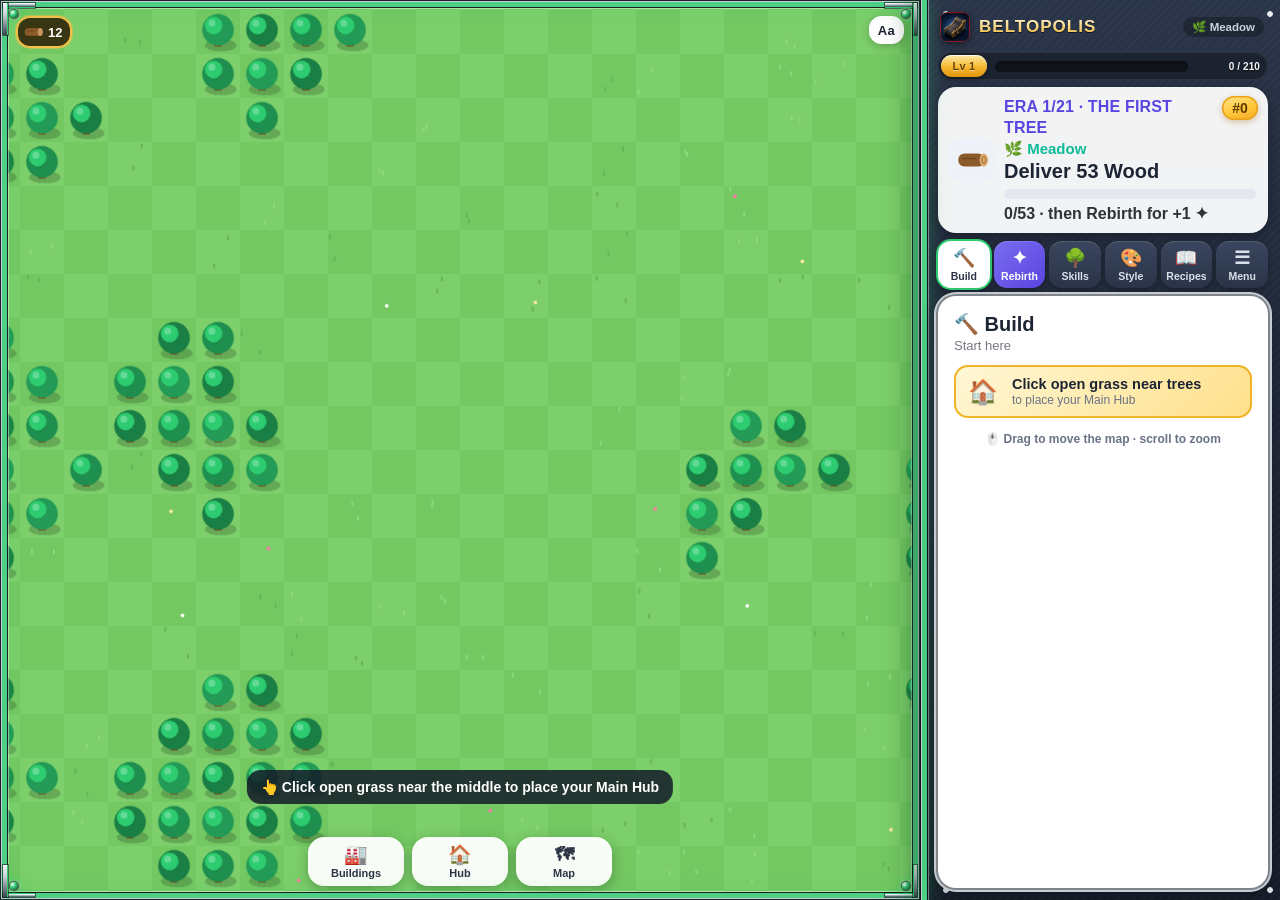
==== commit f670d4a4: "Skill Tree prototype v3: 4 branches x 5 nodes, rising costs 1-5, Prestige discount branch" ====
--- a/skilltree/index.html
+++ b/skilltree/index.html
@@ -9,12 +9,12 @@
 <meta name="apple-mobile-web-app-title" content="Beltopolis">
 <meta name="theme-color" content="#1b2433">
 <title>Beltopolis (Skill Tree test)</title>
-<link rel="manifest" href="manifest.webmanifest?v=st2">
-<link rel="apple-touch-icon" sizes="180x180" href="icons/icon-180.png?v=st2">
-<link rel="icon" type="image/png" sizes="32x32" href="icons/favicon-32.png?v=st2">
-<link rel="icon" type="image/png" sizes="16x16" href="icons/favicon-16.png?v=st2">
-<link rel="icon" type="image/png" sizes="192x192" href="icons/icon-192.png?v=st2">
-<link rel="stylesheet" href="style.css?v=st2">
+<link rel="manifest" href="manifest.webmanifest?v=st3">
+<link rel="apple-touch-icon" sizes="180x180" href="icons/icon-180.png?v=st3">
+<link rel="icon" type="image/png" sizes="32x32" href="icons/favicon-32.png?v=st3">
+<link rel="icon" type="image/png" sizes="16x16" href="icons/favicon-16.png?v=st3">
+<link rel="icon" type="image/png" sizes="192x192" href="icons/icon-192.png?v=st3">
+<link rel="stylesheet" href="style.css?v=st3">
 </head>
 <body>
 <canvas id="cv"></canvas>
@@ -70,6 +70,6 @@
 <div id="sheetWrap"><div id="sheet"></div></div>
 <div id="toast"></div>
 <div id="banner"></div>
-<script src="game.js?v=st2"></script>
+<script src="game.js?v=st3"></script>
 </body>
 </html>
--- a/skilltree/style.css
+++ b/skilltree/style.css
@@ -1175,3 +1175,29 @@
 html.desk .dk-tabs{grid-template-columns:repeat(6,1fr);gap:4px}
 html.desk .dk-tab{font-size:10.5px}
 html.desk .sk-grid{max-width:420px;margin:0 auto}
+
+/* ---- v3: 4 branches x 5 nodes, row layout, rising costs ---- */
+.sk-tabs{display:grid;grid-template-columns:repeat(4,1fr);gap:5px;margin:2px 0 8px}
+.sk-tab{border:0;border-radius:14px;background:#f1eefb;color:#2d2350;padding:6px 2px 5px;font:inherit;display:flex;flex-direction:column;align-items:center;gap:1px;min-height:60px;-webkit-tap-highlight-color:transparent}
+.sk-tab span{font-size:20px;line-height:22px}.sk-tab b{font-size:11.5px}.sk-tab small{font-size:11px;font-weight:800;color:var(--sk)}
+.sk-tab.on{background:var(--sk);color:#fff;box-shadow:0 3px 10px rgba(80,40,160,.3)}.sk-tab.on small{color:#fff}
+.sk-dot2{display:inline-block;width:8px;height:8px;border-radius:50%;background:#ffd23f;margin-left:2px;vertical-align:middle;text-decoration:none}
+.sk-cost{font-style:normal;font-size:12px;font-weight:900;color:var(--sk);background:#f1eaff;border-radius:9px;padding:1px 7px;margin-left:4px;white-space:nowrap}
+.sk-list{display:flex;flex-direction:column}
+.sk-row{display:flex;align-items:stretch;gap:10px;width:100%;border:0;background:none;padding:0 2px;text-align:left;font:inherit;color:#2d2350;-webkit-tap-highlight-color:transparent;min-height:72px}
+.sk-rc{flex:none;width:62px;display:flex;flex-direction:column;align-items:center;padding-top:4px}
+.sk-row .sk-ln{flex:1;width:5px;min-height:10px;margin:2px 0}
+.sk-rt{flex:1;min-width:0;display:flex;flex-direction:column;justify-content:center;padding:4px 0 8px}
+.sk-rt b{font-size:14.5px}.sk-rt small{font-size:12px;color:#6a6585;line-height:1.25;margin-top:1px}
+.sk-pr{flex:none;align-self:center;font-style:normal;font-size:14px;font-weight:900;color:var(--sk);min-width:50px;text-align:right}
+.sk-row.st-own .sk-pr{color:var(--sk)}.sk-row.st-lock .sk-pr,.sk-row.st-need .sk-pr{color:#8a85a0}
+.sk-row.st-lock .sk-rt{opacity:.55}
+.sk-row.key .sk-c{width:62px;height:62px;border-radius:22px}
+.sk-row.sel .sk-rt b{text-decoration:underline;text-decoration-color:var(--sk);text-decoration-thickness:3px}
+.sk-row.sel .sk-c{outline:3px solid #2d2350;outline-offset:3px}
+.sk-row.pop .sk-c{animation:skPop .5s ease-out}
+.sk-row.st-can .sk-c{border-color:var(--sk);box-shadow:0 0 0 4px rgba(142,92,240,.25),0 2px 8px rgba(40,20,90,.2);animation:skPulse 1.6s ease-in-out infinite}
+.sk-row.st-own .sk-c{background:var(--sk);border-color:var(--sk)}
+.sk-row.st-need .sk-c{border-color:var(--sk);border-style:dashed}
+.sk-row.st-lock .sk-c{background:#eeedf3;opacity:.55;filter:grayscale(1)}
+.sk-row .sk-c{width:54px;height:54px}
